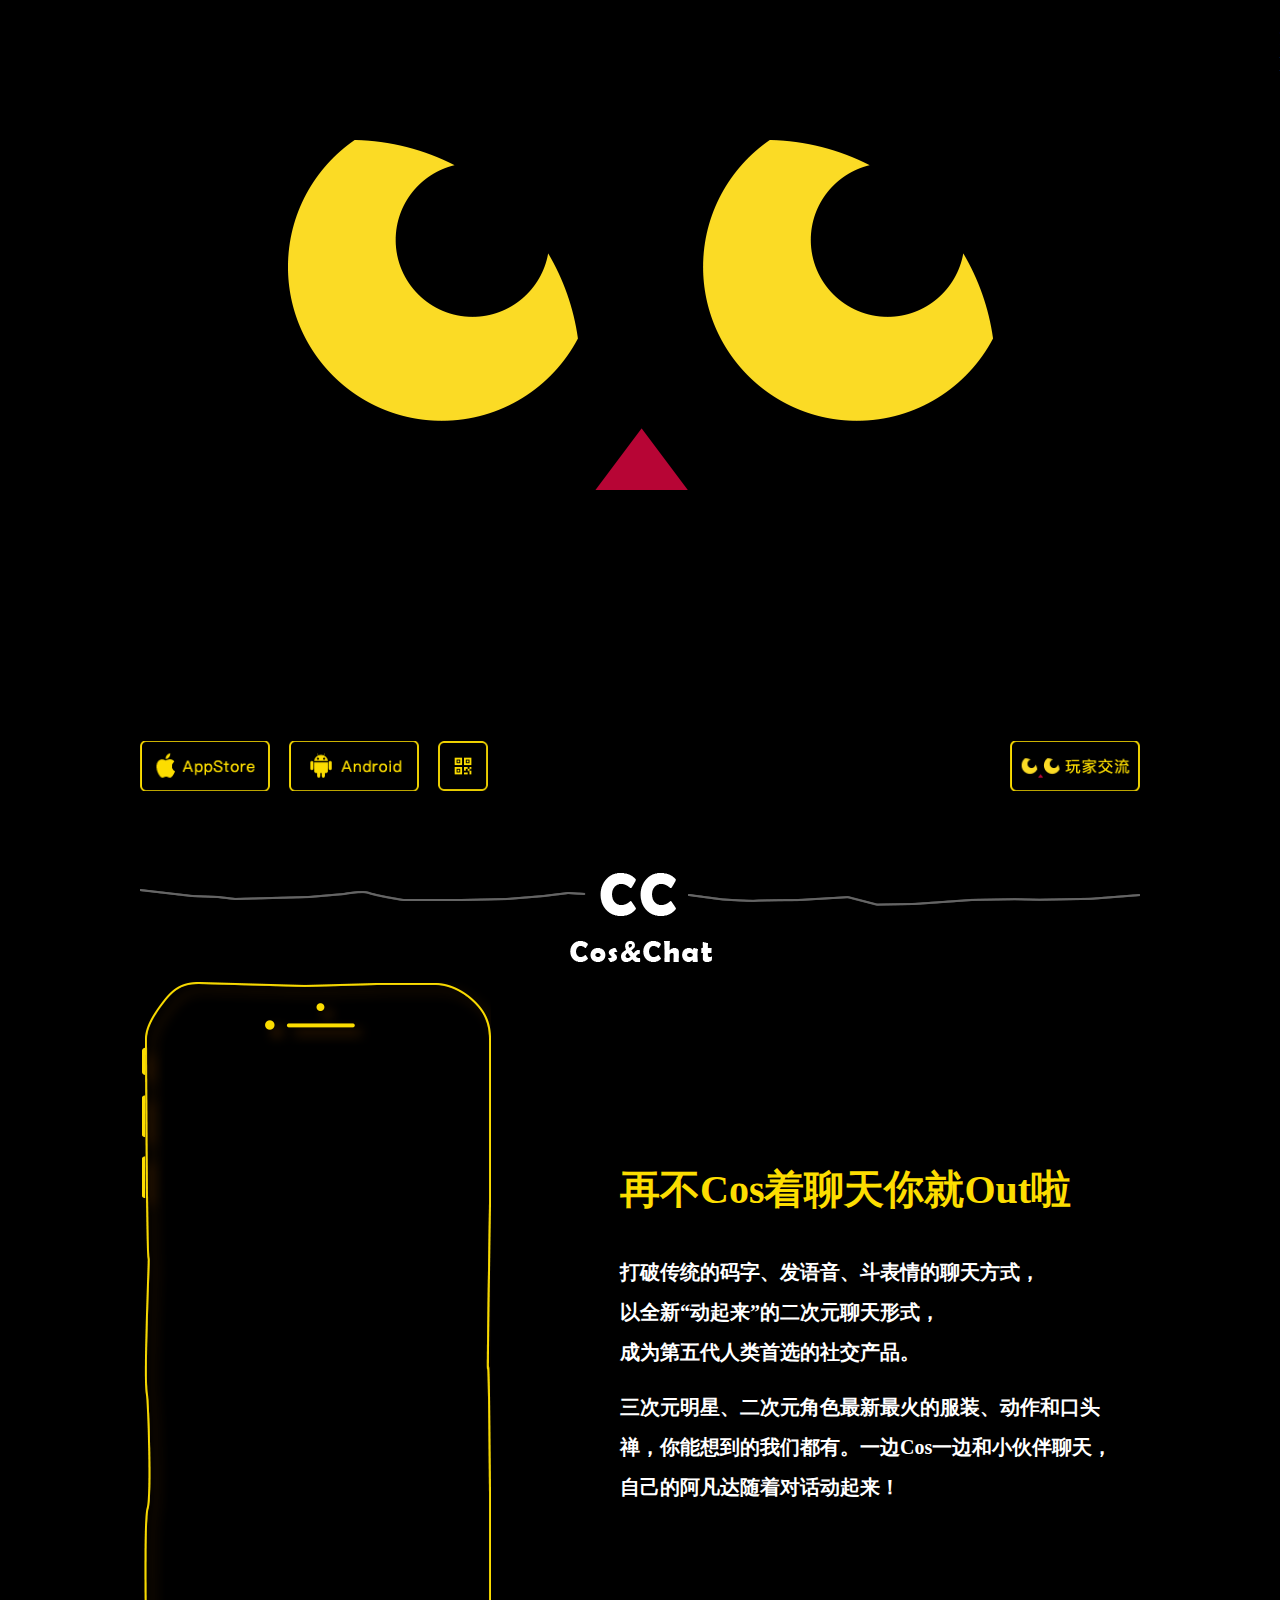
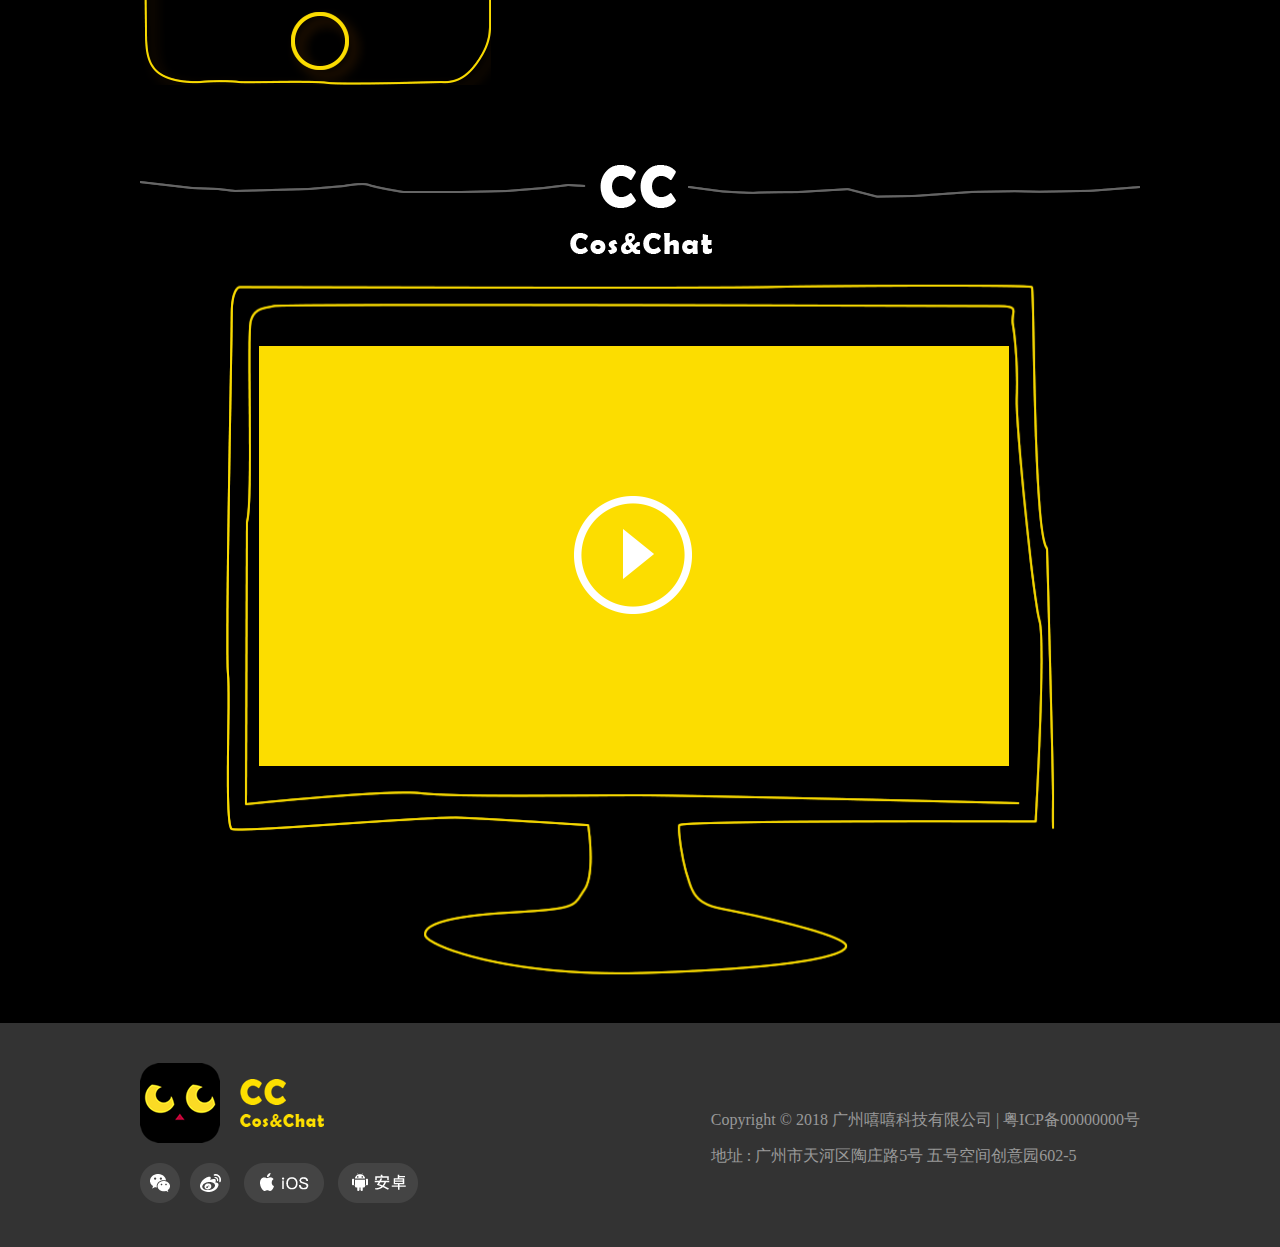
==== index-m.html @ ba4736cd "done" ====
<!DOCTYPE html><html lang="en"><head><meta charset="utf-8"><meta name="renderer" content="webkit|ie-comp|ie-stand"><meta http-equiv="Cache-Control" content="no-siteapp"><meta name="keywords" content="广州市,嘻嘻,科技,嘻嘻科技"><meta name="description" content="广州市嘻嘻科技有限公司官网"><meta name="viewport" content="width=device-width,initial-scale=1,user-scalable=no"><meta name="apple-mobile-web-app-capable" content="yes"><meta name="apple-mobile-web-app-status-bar-style" content="black"><meta http-equiv="X-UA-Compatible" content="IE=edge"><title>广州市嘻嘻科技有限公司</title><link rel="stylesheet" href="css/style-m.css"><script>/Android|webOS|iPhone|iPad|iPod|BlackBerry|IEMobile|Opera Mini/i.test(window.navigator.userAgent)||(window.location.href="index.html")</script></head><body><div class="g-doc"><div class="g-hd"><ul id="j-txtgroup" class="m-txtgroup"></ul><div class="g-sec g-sec-1"><div id="j-logo" class="m-logo"><div class="water"></div></div><div class="m-btngroup"><a target="_blank" href="//www.m1page.com/s/9wj86m" class="u-btn u-btn-team"></a> <img class="center" src="img/cos-chat.png" alt=""> <a target="_blank" href="//bbs.coschat.com/" class="u-btn u-btn-bbs"></a></div></div></div><div class="g-sec g-sec-2"><div class="m-phone"><video data-autoplay="" loop autoplay src="img/video1.mp4" class="video-tvc" poster="">抱歉，您的浏览器不支持内嵌视频</video></div><div class="m-des"><h2>再不Cos着聊天你就Out啦</h2><div class="txt1"><h3>打破传统的码字、发语音、斗表情的聊天方式，<h3>以全新“动起来”的二次元聊天形式，</h3><h3>成为第五代人类首选的社交产品。</h3></h3></div><div class="txt2"><h3>三次元明星、二次元角色最新最火的服装、动作和口头禅，你能想到的我们都有。一边Cos一边和小伙伴聊天，自己的阿凡达随着对话动起来！</h3></div></div></div><img class="g-line-m" src="img/line-m.png" alt=""><div class="g-sec"><div class="m-screen"><video id="j-video2" data-autoplay="" loop src="img/video2.mp4" class="video-tvc" poster="">抱歉，您的浏览器不支持内嵌视频</video><div id="j-poster" class="poster"></div></div></div><div class="g-sec g-ft"><img class="wechat-qrcode" src="img/wechat-qrcode-m.png" alt=""><div class="icons"><p class="follow">- 关注我们 -</p><div class="ovh"><a target="_blank" href="//weibo.com/u/6461154466" class="wechat"></a> <a target="_blank" href="//weibo.com/u/6461154466" class="weibo"></a></div><p class="long">长按二维码识别</p></div><img class="weibo-qrcode" src="img/weibo-qrcode.png" alt=""></div></div><div class="m-fixed"><div class="logo"></div><a href="//www.pgyer.com/coschat" class="download"></a></div><script src="js/jquery.min.js"></script><script>$(function(){var o=["别盯着我看","你往下滚动看看啊","干嘛还盯着我","不要再盯着我啦","你再盯信不信我叫给你看",""];for(var t,e,i,s="",n=0;n<o.length;n++)s+='<li style="top:'+(void 0,e=60-(t=10),i=Math.random(),t+Math.round(i*e))+'px">'+o[n]+"</li>";$("#j-txtgroup").html(s),function(){setTimeout(function(){$("#j-txtgroup").addClass("move")},5e3);var o=setTimeout(function(){$("#j-logo").attr("class","m-logo-toggle")},15e3),t=setTimeout(function(){$("#j-logo").attr("class","m-logo"),$("#j-txtgroup").removeClass("move"),clearTimeout(o),clearTimeout(t)},19e3)}(),setInterval(function(){!function(){setTimeout(function(){$("#j-txtgroup").addClass("move")},1e3);var o=setTimeout(function(){$("#j-logo").attr("class","m-logo-toggle")},11e3),t=setTimeout(function(){$("#j-logo").attr("class","m-logo"),$("#j-txtgroup").removeClass("move"),clearTimeout(o),clearTimeout(t)},15e3)}()},19e3);var u=$("#j-video2"),a=$("#j-poster");a.click(function(){u[0].paused?(u[0].play(),$(this).hide()):u.pause()}),u.click(function(){this.paused?this.play():(this.pause(),a.show())}),$("#j-btndownload").mouseover(function(){$(".u-btn-ios, .u-btn-android").css("visibility","hidden")}).mouseout(function(){$(".u-btn-ios, .u-btn-android").css("visibility","visible")})})</script></body></html>
---- css/style-m.css ----
@charset "UTF-8";
* {
  margin: 0;
  padding: 0; }

a {
  text-decoration: none; }

ul, li {
  list-style: none; }

html, body {
  width: 100%; }

body {
  background-color: #000;
  font-family: "Microsoft YaHei", 微软雅黑, "Microsoft JhengHei", 华文细黑, STHeiti, MingLiu;
  overflow-x: hidden; }

.g-hd {
  position: relative; }

.m-txtgroup li {
  position: absolute;
  left: 100%;
  width: 400px;
  color: #fff;
  font-size: 15px; }
  .m-txtgroup li:nth-child(1) {
    -webkit-animation-delay: 0s;
    animation-delay: 0s; }
  .m-txtgroup li:nth-child(2) {
    -webkit-animation-delay: 2s;
    animation-delay: 2s; }
  .m-txtgroup li:nth-child(3) {
    -webkit-animation-delay: 4s;
    animation-delay: 4s; }
  .m-txtgroup li:nth-child(4) {
    -webkit-animation-delay: 6s;
    animation-delay: 6s; }
  .m-txtgroup li:nth-child(5) {
    -webkit-animation-delay: 8s;
    animation-delay: 8s; }
  .m-txtgroup li:nth-child(6) {
    width: 394px;
    height: 29px;
    background: url(../img/txt1.png) no-repeat center;
    background-size: cover;
    -webkit-animation-delay: 10s;
    animation-delay: 10s; }

.m-txtgroup.move li {
  -webkit-animation-name: move;
  animation-name: move;
  -webkit-animation-duration: 10s;
  animation-duration: 10s;
  -webkit-animation-timing-function: linear;
  animation-timing-function: linear;
  -webkit-animation-iteration-count: 1;
  animation-iteration-count: 1; }

@-webkit-keyframes move {
  0% { }
  100% {
    -webkit-transform: translateX(-2000px);
    transform: translateX(-2000px); } }

@keyframes move {
  0% { }
  100% {
    -webkit-transform: translateX(-2000px);
    transform: translateX(-2000px); } }

.g-sec {
  margin: 0 auto; }

.g-sec-1 {
  padding-top: 140px; }

.m-logo {
  width: 299px;
  height: 340px;
  margin: 0 auto;
  background: url(../img/logo1-m.png) no-repeat top center;
  background-size: 299px 149px; }

.m-logo-toggle {
  position: relative;
  width: 299px;
  height: 340px;
  margin: 0 auto;
  background: url(../img/logo2-m.png) no-repeat top center;
  background-size: 298px 150px; }
  .m-logo-toggle .water {
    position: absolute;
    bottom: 3px;
    left: 50%;
    width: 82px;
    height: 190px;
    margin-left: -35px;
    background-image: url(../img/water1-m.png);
    background-repeat: no-repeat;
    background-size: 163px 190px;
    -webkit-animation: skip 1s steps(2) infinite;
    animation: skip 1s steps(2) infinite; }

@-webkit-keyframes skip {
  0% {
    margin-left: -35px;
    background-position: 0 0; }
  100% {
    margin-left: -48px;
    background-position: -163px 0; } }

@keyframes skip {
  0% {
    margin-left: -35px;
    background-position: 0 0; }
  100% {
    margin-left: -48px;
    background-position: -163px 0; } }

.m-btngroup {
  display: -webkit-box;
  display: -webkit-flex;
  display: -moz-box;
  display: -ms-flexbox;
  display: flex;
  margin-top: -10px;
  -webkit-box-pack: justify;
  -webkit-justify-content: space-between;
  -moz-box-pack: justify;
  -ms-flex-pack: justify;
  justify-content: space-between; }
  .m-btngroup .u-btn {
    display: inline-block;
    width: 120px;
    height: 35px; }
  .m-btngroup .center {
    width: 71px;
    height: 45px;
    margin-top: 10px; }
  .m-btngroup .u-btn-team {
    background: url(../img/btn-team-m.png) no-repeat center;
    background-size: cover; }
  .m-btngroup .u-btn-bbs {
    background: url(../img/btn-bbs-m.png) no-repeat center;
    background-size: cover; }

.g-line {
  width: 1000px;
  height: 89px;
  margin: 80px auto 20px;
  background: url(../img/line-m.png) no-repeat center;
  background-size: cover; }

.g-line-m {
  width: 100%;
  max-width: 750px;
  max-height: 45px; }

.g-sec-2 {
  overflow: hidden; }

.m-phone {
  position: relative;
  width: 240px;
  height: 482px;
  margin: 50px auto 35px;
  background: url(../img/phone-bg.png) no-repeat center;
  background-size: cover; }
  .m-phone video {
    position: absolute;
    top: 45px;
    left: 14px;
    width: 215px;
    height: 380px; }

.m-des {
  padding: 0 10px 65px;
  text-align: center; }
  .m-des h2 {
    color: #FCDD00;
    font-size: 20px; }
  .m-des h3 {
    color: #FFFFFF;
    font-size: 10px;
    line-height: 20px; }
  .m-des .txt1 {
    margin-top: 17px;
    margin-bottom: 8px; }

.m-screen {
  position: relative;
  width: 340px;
  height: 283px;
  margin: 50px auto 55px;
  background: url(../img/screen-bg.png) no-repeat center;
  background-size: cover; }
  .m-screen video, .m-screen .poster {
    position: absolute;
    top: 27px;
    left: 14px;
    width: 307px;
    height: 167px; }
  .m-screen .poster {
    background: url(../img/video2-bg.png) no-repeat center;
    background-size: cover;
    z-index: 9999; }

.g-ft {
  display: -webkit-box;
  display: -webkit-flex;
  display: -moz-box;
  display: -ms-flexbox;
  display: flex;
  -webkit-box-pack: justify;
  -webkit-justify-content: space-between;
  -moz-box-pack: justify;
  -ms-flex-pack: justify;
  justify-content: space-between;
  background-color: #333;
  padding: 12px;
  margin-bottom: 60px;
  border-bottom: 1px solid #444444;
  overflow: hidden; }
  .g-ft .wechat-qrcode, .g-ft .weibo-qrcode {
    width: 100px;
    height: 100px; }
  .g-ft .icons {
    text-align: center;
    overflow: hidden; }
    .g-ft .icons .ovh {
      overflow: hidden; }
    .g-ft .icons .follow {
      color: #999999;
      font-size: 13px; }
    .g-ft .icons .long {
      color: #FFFFFF;
      font: 13px; }
    .g-ft .icons .wechat, .g-ft .icons .weibo {
      display: inline-block;
      margin-top: 18px;
      margin-bottom: 16px;
      width: 30px;
      height: 30px; }
    .g-ft .icons .wechat {
      float: left;
      position: relative;
      background: url([data-uri]) no-repeat center;
      background-size: cover; }
      .g-ft .icons .wechat:hover img {
        width: 120px;
        height: 120px; }
      .g-ft .icons .wechat img {
        position: absolute;
        bottom: 0;
        left: -130px;
        width: 0;
        height: 0; }
    .g-ft .icons .weibo {
      float: right;
      background: url([data-uri]) no-repeat center;
      background-size: cover; }

.m-fixed {
  position: fixed;
  width: 100%;
  left: 0;
  bottom: 0;
  padding: 10px 0;
  background-color: #333333;
  z-index: 10001; }
  .m-fixed .logo {
    float: left;
    width: 92px;
    height: 40px;
    margin-left: 17px;
    background: url(../img/logo.png) no-repeat center;
    background-size: cover; }
  .m-fixed .download {
    float: right;
    width: 110px;
    height: 40px;
    margin-right: 17px;
    background: url(../img/btn-download.png) no-repeat center;
    background-size: cover; }
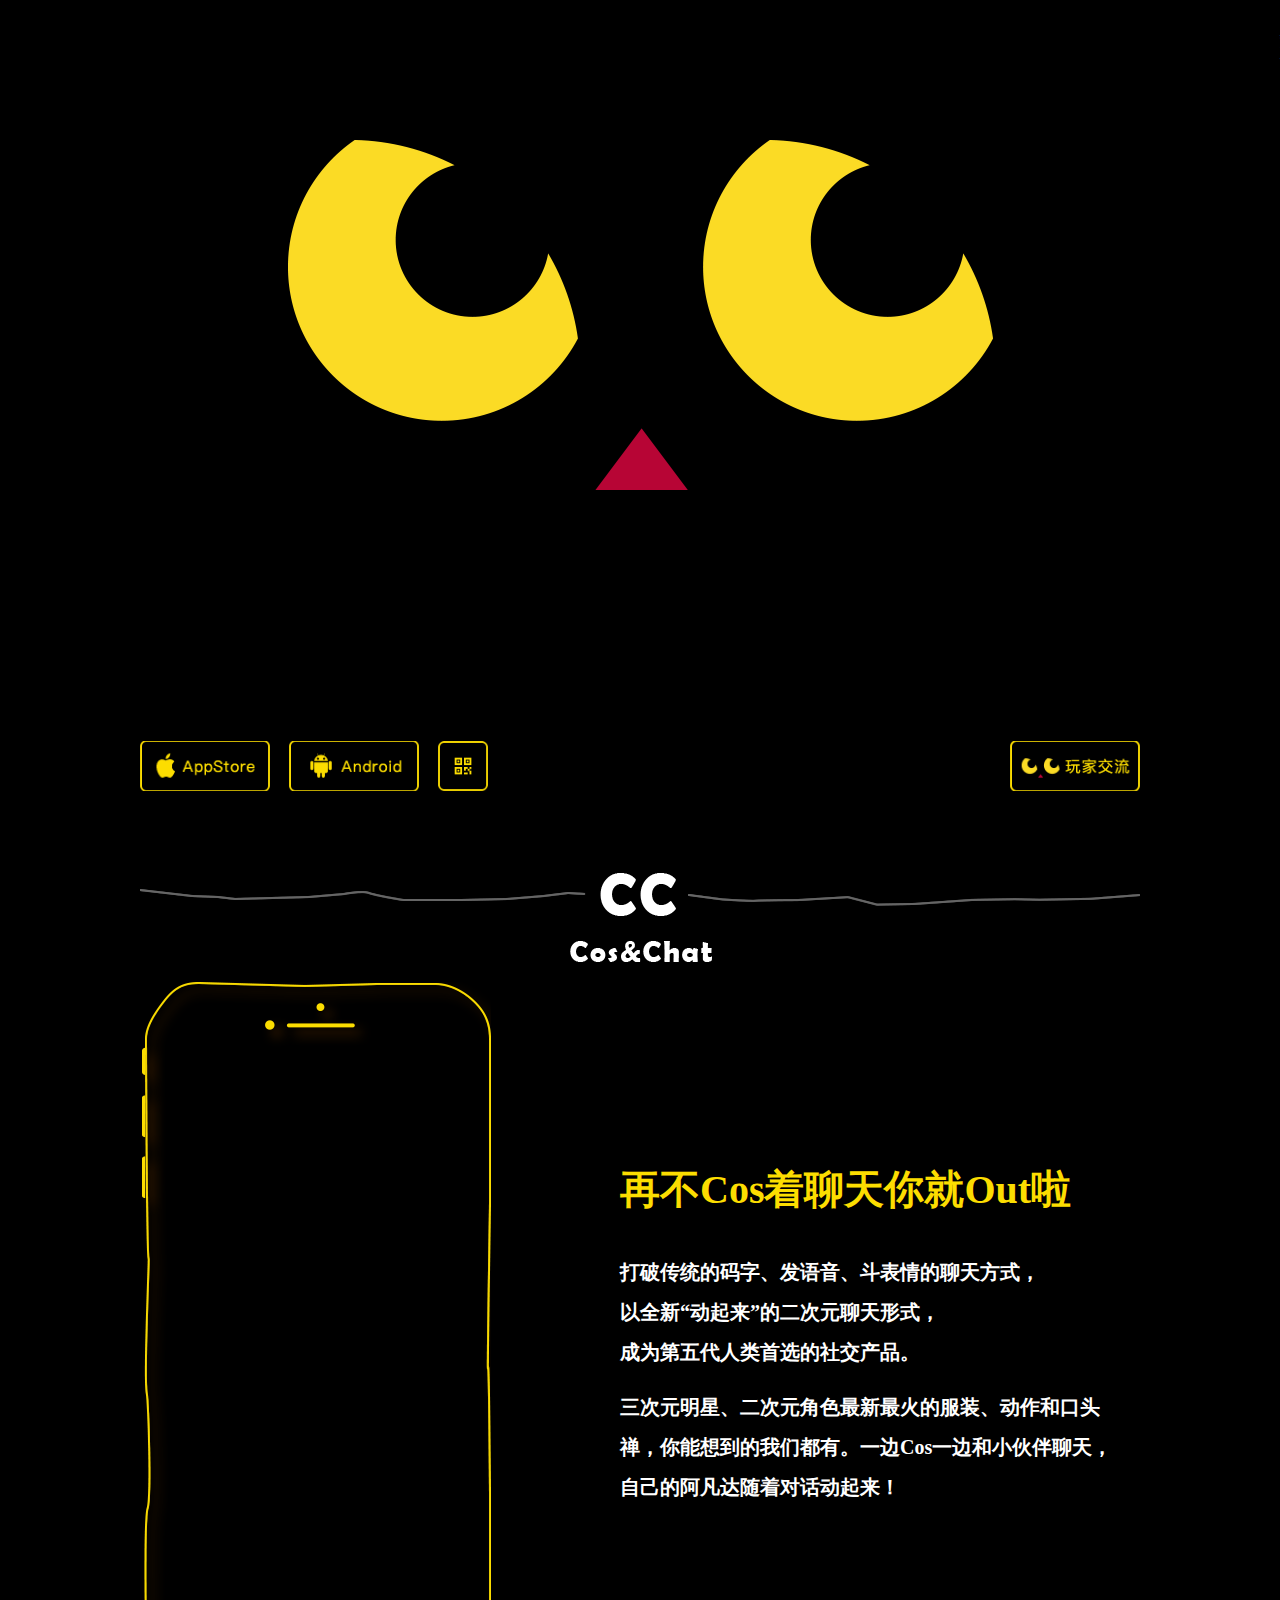
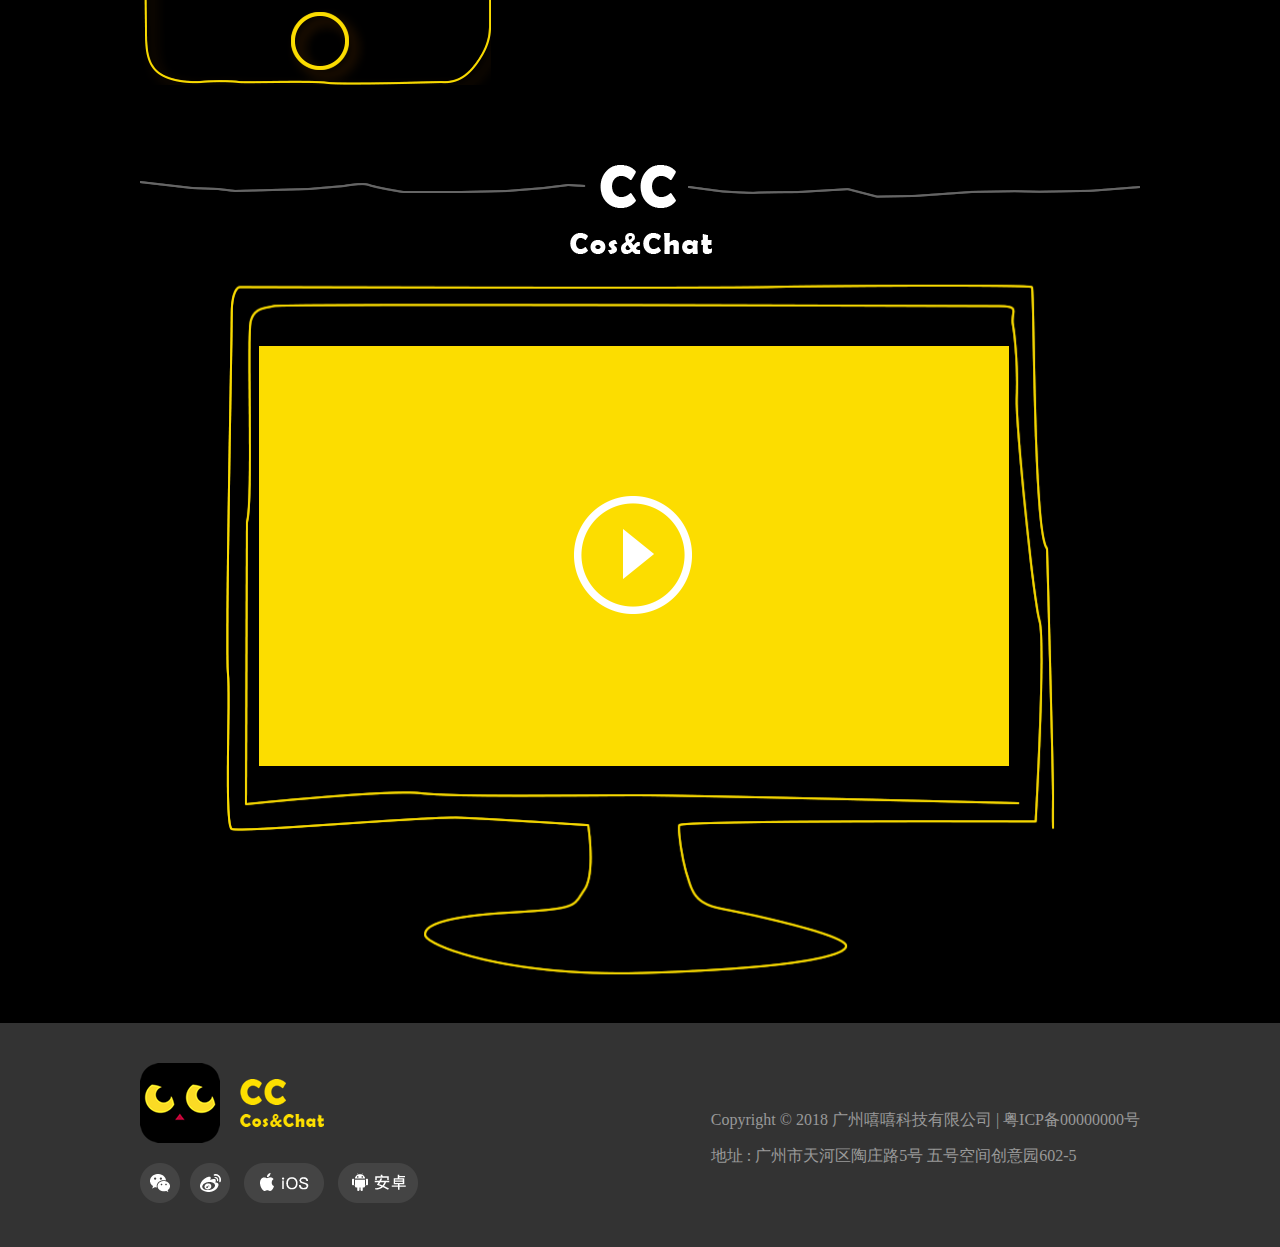
==== commit f2e13fcf: "save" ====
--- a/index-m.html
+++ b/index-m.html
@@ -1 +1 @@
-<!DOCTYPE html><html lang="en"><head><meta charset="utf-8"><meta name="renderer" content="webkit|ie-comp|ie-stand"><meta http-equiv="Cache-Control" content="no-siteapp"><meta name="keywords" content="广州市,嘻嘻,科技,嘻嘻科技"><meta name="description" content="广州市嘻嘻科技有限公司官网"><meta name="viewport" content="width=device-width,initial-scale=1,user-scalable=no"><meta name="apple-mobile-web-app-capable" content="yes"><meta name="apple-mobile-web-app-status-bar-style" content="black"><meta http-equiv="X-UA-Compatible" content="IE=edge"><title>广州市嘻嘻科技有限公司</title><link rel="stylesheet" href="css/style-m.css"><script>/Android|webOS|iPhone|iPad|iPod|BlackBerry|IEMobile|Opera Mini/i.test(window.navigator.userAgent)||(window.location.href="index.html")</script></head><body><div class="g-doc"><div class="g-hd"><ul id="j-txtgroup" class="m-txtgroup"></ul><div class="g-sec g-sec-1"><div id="j-logo" class="m-logo"><div class="water"></div></div><div class="m-btngroup"><a target="_blank" href="//www.m1page.com/s/9wj86m" class="u-btn u-btn-team"></a> <img class="center" src="img/cos-chat.png" alt=""> <a target="_blank" href="//bbs.coschat.com/" class="u-btn u-btn-bbs"></a></div></div></div><div class="g-sec g-sec-2"><div class="m-phone"><video data-autoplay="" loop autoplay src="img/video1.mp4" class="video-tvc" poster="">抱歉，您的浏览器不支持内嵌视频</video></div><div class="m-des"><h2>再不Cos着聊天你就Out啦</h2><div class="txt1"><h3>打破传统的码字、发语音、斗表情的聊天方式，<h3>以全新“动起来”的二次元聊天形式，</h3><h3>成为第五代人类首选的社交产品。</h3></h3></div><div class="txt2"><h3>三次元明星、二次元角色最新最火的服装、动作和口头禅，你能想到的我们都有。一边Cos一边和小伙伴聊天，自己的阿凡达随着对话动起来！</h3></div></div></div><img class="g-line-m" src="img/line-m.png" alt=""><div class="g-sec"><div class="m-screen"><video id="j-video2" data-autoplay="" loop src="img/video2.mp4" class="video-tvc" poster="">抱歉，您的浏览器不支持内嵌视频</video><div id="j-poster" class="poster"></div></div></div><div class="g-sec g-ft"><img class="wechat-qrcode" src="img/wechat-qrcode-m.png" alt=""><div class="icons"><p class="follow">- 关注我们 -</p><div class="ovh"><a target="_blank" href="//weibo.com/u/6461154466" class="wechat"></a> <a target="_blank" href="//weibo.com/u/6461154466" class="weibo"></a></div><p class="long">长按二维码识别</p></div><img class="weibo-qrcode" src="img/weibo-qrcode.png" alt=""></div></div><div class="m-fixed"><div class="logo"></div><a href="//www.pgyer.com/coschat" class="download"></a></div><script src="js/jquery.min.js"></script><script>$(function(){var o=["别盯着我看","你往下滚动看看啊","干嘛还盯着我","不要再盯着我啦","你再盯信不信我叫给你看",""];for(var t,e,i,s="",n=0;n<o.length;n++)s+='<li style="top:'+(void 0,e=60-(t=10),i=Math.random(),t+Math.round(i*e))+'px">'+o[n]+"</li>";$("#j-txtgroup").html(s),function(){setTimeout(function(){$("#j-txtgroup").addClass("move")},5e3);var o=setTimeout(function(){$("#j-logo").attr("class","m-logo-toggle")},15e3),t=setTimeout(function(){$("#j-logo").attr("class","m-logo"),$("#j-txtgroup").removeClass("move"),clearTimeout(o),clearTimeout(t)},19e3)}(),setInterval(function(){!function(){setTimeout(function(){$("#j-txtgroup").addClass("move")},1e3);var o=setTimeout(function(){$("#j-logo").attr("class","m-logo-toggle")},11e3),t=setTimeout(function(){$("#j-logo").attr("class","m-logo"),$("#j-txtgroup").removeClass("move"),clearTimeout(o),clearTimeout(t)},15e3)}()},19e3);var u=$("#j-video2"),a=$("#j-poster");a.click(function(){u[0].paused?(u[0].play(),$(this).hide()):u.pause()}),u.click(function(){this.paused?this.play():(this.pause(),a.show())}),$("#j-btndownload").mouseover(function(){$(".u-btn-ios, .u-btn-android").css("visibility","hidden")}).mouseout(function(){$(".u-btn-ios, .u-btn-android").css("visibility","visible")})})</script></body></html>+<!DOCTYPE html><html lang="en"><head><meta charset="utf-8"><meta name="renderer" content="webkit|ie-comp|ie-stand"><meta http-equiv="Cache-Control" content="no-siteapp"><meta name="keywords" content="广州市,嘻嘻,科技,嘻嘻科技"><meta name="description" content="广州市嘻嘻科技有限公司官网"><meta name="viewport" content="width=device-width,initial-scale=1,user-scalable=no"><meta name="apple-mobile-web-app-capable" content="yes"><meta name="apple-mobile-web-app-status-bar-style" content="black"><meta http-equiv="X-UA-Compatible" content="IE=edge"><title>广州市嘻嘻科技有限公司</title><link rel="stylesheet" href="css/style-m.css?v=1"><script>/Android|webOS|iPhone|iPad|iPod|BlackBerry|IEMobile|Opera Mini/i.test(window.navigator.userAgent)||(window.location.href="index.html")</script></head><body><div class="g-doc"><div class="g-hd"><ul id="j-txtgroup" class="m-txtgroup"></ul><div class="g-sec g-sec-1"><div id="j-logo" class="m-logo"><div class="water"></div></div><div class="m-btngroup"><a target="_blank" href="//www.m1page.com/s/9wj86m" class="u-btn u-btn-team"></a> <img class="center" src="img/cos-chat.png" alt=""> <a target="_blank" href="//bbs.coschat.com/" class="u-btn u-btn-bbs"></a></div></div></div><div class="g-sec g-sec-2"><div class="m-phone"><video id="j-video1" data-autoplay="" loop src="img/video1.mp4" class="video-tvc" poster="">抱歉，您的浏览器不支持内嵌视频</video><div id="j-poster1" class="poster"></div></div><div class="m-des"><h2>再不Cos着聊天你就Out啦</h2><div class="txt1"><h3>打破传统的码字、发语音、斗表情的聊天方式，<h3>以全新“动起来”的二次元聊天形式，</h3><h3>成为第五代人类首选的社交产品。</h3></h3></div><div class="txt2"><h3>三次元明星、二次元角色最新最火的服装、动作和口头禅，你能想到的我们都有。一边Cos一边和小伙伴聊天，自己的阿凡达随着对话动起来！</h3></div></div></div><img class="g-line-m" src="img/line-m.png" alt=""><div class="g-sec"><div class="m-screen"><video id="j-video2" data-autoplay="" loop src="img/video2.mp4" class="video-tvc" poster="">抱歉，您的浏览器不支持内嵌视频</video><div id="j-poster2" class="poster"></div></div></div><div class="g-sec g-ft"><img class="wechat-qrcode" src="img/wechat-qrcode-m.png" alt=""><div class="icons"><p class="follow">- 关注我们 -</p><div class="ovh"><a target="_blank" href="javascript:;" class="wechat"></a> <a target="_blank" href="//weibo.com/u/6461154466" class="weibo"></a></div><p class="long">长按二维码识别</p></div><img class="weibo-qrcode" src="img/weibo-qrcode.png" alt=""></div></div><div class="m-fixed"><div class="logo"></div><a href="//www.pgyer.com/coschat" class="download"></a></div><script src="js/jquery.min.js"></script><script>$(function(){var t=["别盯着我看","你往下滚动看看啊","干嘛还盯着我","不要再盯着我啦","你再盯信不信我叫给你看",""];for(var o,e,i,s="",u=0;u<t.length;u++)s+='<li style="top:'+(void 0,e=60-(o=10),i=Math.random(),o+Math.round(i*e))+'px">'+t[u]+"</li>";$("#j-txtgroup").html(s),function(){setTimeout(function(){$("#j-txtgroup").addClass("move")},5e3);var t=setTimeout(function(){$("#j-logo").attr("class","m-logo-toggle")},15e3),o=setTimeout(function(){$("#j-logo").attr("class","m-logo"),$("#j-txtgroup").removeClass("move"),clearTimeout(t),clearTimeout(o)},19e3)}(),setInterval(function(){!function(){setTimeout(function(){$("#j-txtgroup").addClass("move")},1e3);var t=setTimeout(function(){$("#j-logo").attr("class","m-logo-toggle")},11e3),o=setTimeout(function(){$("#j-logo").attr("class","m-logo"),$("#j-txtgroup").removeClass("move"),clearTimeout(t),clearTimeout(o)},15e3)}()},19e3);var n=$("#j-video2"),a=$("#j-poster2");a.click(function(){n[0].paused?(n[0].play(),$(this).hide()):n.pause()}),n.click(function(){this.paused?this.play():(this.pause(),a.show())});var l=$("#j-video1"),c=$("#j-poster1");c.click(function(){l[0].paused?(l[0].play(),$(this).hide()):l.pause()}),l.click(function(){this.paused?this.play():(this.pause(),c.show())}),$("#j-btndownload").mouseover(function(){$(".u-btn-ios, .u-btn-android").css("visibility","hidden")}).mouseout(function(){$(".u-btn-ios, .u-btn-android").css("visibility","visible")})})</script></body></html>--- a/css/style-m.css
+++ b/css/style-m.css
@@ -1,287 +1 @@
-@charset "UTF-8";
-* {
-  margin: 0;
-  padding: 0; }
-
-a {
-  text-decoration: none; }
-
-ul, li {
-  list-style: none; }
-
-html, body {
-  width: 100%; }
-
-body {
-  background-color: #000;
-  font-family: "Microsoft YaHei", 微软雅黑, "Microsoft JhengHei", 华文细黑, STHeiti, MingLiu;
-  overflow-x: hidden; }
-
-.g-hd {
-  position: relative; }
-
-.m-txtgroup li {
-  position: absolute;
-  left: 100%;
-  width: 400px;
-  color: #fff;
-  font-size: 15px; }
-  .m-txtgroup li:nth-child(1) {
-    -webkit-animation-delay: 0s;
-    animation-delay: 0s; }
-  .m-txtgroup li:nth-child(2) {
-    -webkit-animation-delay: 2s;
-    animation-delay: 2s; }
-  .m-txtgroup li:nth-child(3) {
-    -webkit-animation-delay: 4s;
-    animation-delay: 4s; }
-  .m-txtgroup li:nth-child(4) {
-    -webkit-animation-delay: 6s;
-    animation-delay: 6s; }
-  .m-txtgroup li:nth-child(5) {
-    -webkit-animation-delay: 8s;
-    animation-delay: 8s; }
-  .m-txtgroup li:nth-child(6) {
-    width: 394px;
-    height: 29px;
-    background: url(../img/txt1.png) no-repeat center;
-    background-size: cover;
-    -webkit-animation-delay: 10s;
-    animation-delay: 10s; }
-
-.m-txtgroup.move li {
-  -webkit-animation-name: move;
-  animation-name: move;
-  -webkit-animation-duration: 10s;
-  animation-duration: 10s;
-  -webkit-animation-timing-function: linear;
-  animation-timing-function: linear;
-  -webkit-animation-iteration-count: 1;
-  animation-iteration-count: 1; }
-
-@-webkit-keyframes move {
-  0% { }
-  100% {
-    -webkit-transform: translateX(-2000px);
-    transform: translateX(-2000px); } }
-
-@keyframes move {
-  0% { }
-  100% {
-    -webkit-transform: translateX(-2000px);
-    transform: translateX(-2000px); } }
-
-.g-sec {
-  margin: 0 auto; }
-
-.g-sec-1 {
-  padding-top: 140px; }
-
-.m-logo {
-  width: 299px;
-  height: 340px;
-  margin: 0 auto;
-  background: url(../img/logo1-m.png) no-repeat top center;
-  background-size: 299px 149px; }
-
-.m-logo-toggle {
-  position: relative;
-  width: 299px;
-  height: 340px;
-  margin: 0 auto;
-  background: url(../img/logo2-m.png) no-repeat top center;
-  background-size: 298px 150px; }
-  .m-logo-toggle .water {
-    position: absolute;
-    bottom: 3px;
-    left: 50%;
-    width: 82px;
-    height: 190px;
-    margin-left: -35px;
-    background-image: url(../img/water1-m.png);
-    background-repeat: no-repeat;
-    background-size: 163px 190px;
-    -webkit-animation: skip 1s steps(2) infinite;
-    animation: skip 1s steps(2) infinite; }
-
-@-webkit-keyframes skip {
-  0% {
-    margin-left: -35px;
-    background-position: 0 0; }
-  100% {
-    margin-left: -48px;
-    background-position: -163px 0; } }
-
-@keyframes skip {
-  0% {
-    margin-left: -35px;
-    background-position: 0 0; }
-  100% {
-    margin-left: -48px;
-    background-position: -163px 0; } }
-
-.m-btngroup {
-  display: -webkit-box;
-  display: -webkit-flex;
-  display: -moz-box;
-  display: -ms-flexbox;
-  display: flex;
-  margin-top: -10px;
-  -webkit-box-pack: justify;
-  -webkit-justify-content: space-between;
-  -moz-box-pack: justify;
-  -ms-flex-pack: justify;
-  justify-content: space-between; }
-  .m-btngroup .u-btn {
-    display: inline-block;
-    width: 120px;
-    height: 35px; }
-  .m-btngroup .center {
-    width: 71px;
-    height: 45px;
-    margin-top: 10px; }
-  .m-btngroup .u-btn-team {
-    background: url(../img/btn-team-m.png) no-repeat center;
-    background-size: cover; }
-  .m-btngroup .u-btn-bbs {
-    background: url(../img/btn-bbs-m.png) no-repeat center;
-    background-size: cover; }
-
-.g-line {
-  width: 1000px;
-  height: 89px;
-  margin: 80px auto 20px;
-  background: url(../img/line-m.png) no-repeat center;
-  background-size: cover; }
-
-.g-line-m {
-  width: 100%;
-  max-width: 750px;
-  max-height: 45px; }
-
-.g-sec-2 {
-  overflow: hidden; }
-
-.m-phone {
-  position: relative;
-  width: 240px;
-  height: 482px;
-  margin: 50px auto 35px;
-  background: url(../img/phone-bg.png) no-repeat center;
-  background-size: cover; }
-  .m-phone video {
-    position: absolute;
-    top: 45px;
-    left: 14px;
-    width: 215px;
-    height: 380px; }
-
-.m-des {
-  padding: 0 10px 65px;
-  text-align: center; }
-  .m-des h2 {
-    color: #FCDD00;
-    font-size: 20px; }
-  .m-des h3 {
-    color: #FFFFFF;
-    font-size: 10px;
-    line-height: 20px; }
-  .m-des .txt1 {
-    margin-top: 17px;
-    margin-bottom: 8px; }
-
-.m-screen {
-  position: relative;
-  width: 340px;
-  height: 283px;
-  margin: 50px auto 55px;
-  background: url(../img/screen-bg.png) no-repeat center;
-  background-size: cover; }
-  .m-screen video, .m-screen .poster {
-    position: absolute;
-    top: 27px;
-    left: 14px;
-    width: 307px;
-    height: 167px; }
-  .m-screen .poster {
-    background: url(../img/video2-bg.png) no-repeat center;
-    background-size: cover;
-    z-index: 9999; }
-
-.g-ft {
-  display: -webkit-box;
-  display: -webkit-flex;
-  display: -moz-box;
-  display: -ms-flexbox;
-  display: flex;
-  -webkit-box-pack: justify;
-  -webkit-justify-content: space-between;
-  -moz-box-pack: justify;
-  -ms-flex-pack: justify;
-  justify-content: space-between;
-  background-color: #333;
-  padding: 12px;
-  margin-bottom: 60px;
-  border-bottom: 1px solid #444444;
-  overflow: hidden; }
-  .g-ft .wechat-qrcode, .g-ft .weibo-qrcode {
-    width: 100px;
-    height: 100px; }
-  .g-ft .icons {
-    text-align: center;
-    overflow: hidden; }
-    .g-ft .icons .ovh {
-      overflow: hidden; }
-    .g-ft .icons .follow {
-      color: #999999;
-      font-size: 13px; }
-    .g-ft .icons .long {
-      color: #FFFFFF;
-      font: 13px; }
-    .g-ft .icons .wechat, .g-ft .icons .weibo {
-      display: inline-block;
-      margin-top: 18px;
-      margin-bottom: 16px;
-      width: 30px;
-      height: 30px; }
-    .g-ft .icons .wechat {
-      float: left;
-      position: relative;
-      background: url([data-uri]) no-repeat center;
-      background-size: cover; }
-      .g-ft .icons .wechat:hover img {
-        width: 120px;
-        height: 120px; }
-      .g-ft .icons .wechat img {
-        position: absolute;
-        bottom: 0;
-        left: -130px;
-        width: 0;
-        height: 0; }
-    .g-ft .icons .weibo {
-      float: right;
-      background: url([data-uri]) no-repeat center;
-      background-size: cover; }
-
-.m-fixed {
-  position: fixed;
-  width: 100%;
-  left: 0;
-  bottom: 0;
-  padding: 10px 0;
-  background-color: #333333;
-  z-index: 10001; }
-  .m-fixed .logo {
-    float: left;
-    width: 92px;
-    height: 40px;
-    margin-left: 17px;
-    background: url(../img/logo.png) no-repeat center;
-    background-size: cover; }
-  .m-fixed .download {
-    float: right;
-    width: 110px;
-    height: 40px;
-    margin-right: 17px;
-    background: url(../img/btn-download.png) no-repeat center;
-    background-size: cover; }
+@charset "UTF-8";*{margin:0;padding:0}a{text-decoration:none}li,ul{list-style:none}body,html{width:100%}body{margin:0 auto;background-color:#000;font-family:"Microsoft YaHei",微软雅黑,"Microsoft JhengHei",华文细黑,STHeiti,MingLiu;overflow-x:hidden}.g-hd{position:relative;overflow:hidden}.m-txtgroup{position:absolute;right:0}.m-txtgroup li{position:absolute;left:100%;width:400px;color:#fff;font-size:15px}.m-txtgroup li:nth-child(1){-webkit-animation-delay:0s;animation-delay:0s}.m-txtgroup li:nth-child(2){-webkit-animation-delay:2s;animation-delay:2s}.m-txtgroup li:nth-child(3){-webkit-animation-delay:4s;animation-delay:4s}.m-txtgroup li:nth-child(4){-webkit-animation-delay:6s;animation-delay:6s}.m-txtgroup li:nth-child(5){-webkit-animation-delay:8s;animation-delay:8s}.m-txtgroup li:nth-child(6){width:394px;height:29px;background:url(../img/txt1.png) no-repeat center;background-size:cover;-webkit-animation-delay:10s;animation-delay:10s}.m-txtgroup.move li{-webkit-animation-name:move;animation-name:move;-webkit-animation-duration:10s;animation-duration:10s;-webkit-animation-timing-function:linear;animation-timing-function:linear;-webkit-animation-iteration-count:1;animation-iteration-count:1}@-webkit-keyframes move{100%{-webkit-transform:translateX(-2000px);transform:translateX(-2000px)}}@keyframes move{100%{-webkit-transform:translateX(-2000px);transform:translateX(-2000px)}}.g-sec{margin:0 auto}.g-sec-1{padding-top:140px}.m-logo{width:299px;height:340px;margin:0 auto;background:url(../img/logo1-m.png) no-repeat top center;background-size:299px 149px}.m-logo-toggle{position:relative;width:299px;height:340px;margin:0 auto;background:url(../img/logo2-m.png) no-repeat top center;background-size:298px 150px}.m-logo-toggle .water{position:absolute;bottom:3px;left:50%;width:82px;height:190px;margin-left:-35px;background-image:url(../img/water1-m.png);background-repeat:no-repeat;background-size:163px 190px;-webkit-animation:skip 1s steps(2) infinite;animation:skip 1s steps(2) infinite}@-webkit-keyframes skip{0%{margin-left:-35px;background-position:0 0}100%{margin-left:-48px;background-position:-163px 0}}@keyframes skip{0%{margin-left:-35px;background-position:0 0}100%{margin-left:-48px;background-position:-163px 0}}.m-btngroup{display:-webkit-box;display:-webkit-flex;display:-moz-box;display:-ms-flexbox;display:flex;margin-top:-10px;-webkit-box-pack:justify;-webkit-justify-content:space-between;-moz-box-pack:justify;-ms-flex-pack:justify;justify-content:space-between}.m-btngroup .u-btn{display:inline-block;width:120px;height:35px}.m-btngroup .center{width:71px;height:45px;margin-top:10px}.m-btngroup .u-btn-team{background:url(../img/btn-team-m.png) no-repeat center;background-size:cover}.m-btngroup .u-btn-bbs{background:url(../img/btn-bbs-m.png) no-repeat center;background-size:cover}.g-line{width:1000px;height:89px;margin:80px auto 20px;background:url(../img/line-m.png) no-repeat center;background-size:cover}.g-line-m{width:100%;max-width:750px;max-height:45px}.g-sec-2{overflow:hidden}.m-phone{position:relative;width:240px;height:482px;margin:50px auto 35px;background:url(../img/phone-bg.png) no-repeat center;background-size:cover}.m-phone .poster,.m-phone video{position:absolute;top:45px;left:14px;width:215px;height:380px}.m-phone .poster{background:url(../img/video2-bg.png) no-repeat center;background-size:cover;z-index:9999}.m-des{padding:0 10px 65px;text-align:center}.m-des h2{color:#fcdd00;font-size:20px}.m-des h3{color:#fff;font-size:10px;line-height:20px}.m-des .txt1{margin-top:17px;margin-bottom:8px}.m-screen{position:relative;width:340px;height:283px;margin:50px auto 55px;background:url(../img/screen-bg.png) no-repeat center;background-size:cover}.m-screen .poster,.m-screen video{position:absolute;top:27px;left:14px;width:307px;height:167px}.m-screen .poster{background:url(../img/video2-bg.png) no-repeat center;background-size:cover;z-index:9999}.g-ft{display:-webkit-box;display:-webkit-flex;display:-moz-box;display:-ms-flexbox;display:flex;-webkit-box-pack:justify;-webkit-justify-content:space-between;-moz-box-pack:justify;-ms-flex-pack:justify;justify-content:space-between;background-color:#333;padding:12px;margin-bottom:60px;border-bottom:1px solid #444;overflow:hidden}.g-ft .wechat-qrcode,.g-ft .weibo-qrcode{width:100px;height:100px}.g-ft .icons{text-align:center;overflow:hidden}.g-ft .icons .ovh{overflow:hidden}.g-ft .icons .follow{color:#999;font-size:13px}.g-ft .icons .long{color:#fff;font:13px}.g-ft .icons .wechat,.g-ft .icons .weibo{display:inline-block;margin-top:18px;margin-bottom:16px;width:30px;height:30px}.g-ft .icons .wechat{float:left;position:relative;background:url([data-uri]) no-repeat center;background-size:cover}.g-ft .icons .wechat:hover img{width:120px;height:120px}.g-ft .icons .wechat img{position:absolute;bottom:0;left:-130px;width:0;height:0}.g-ft .icons .weibo{float:right;background:url([data-uri]) no-repeat center;background-size:cover}.m-fixed{position:fixed;width:100%;left:0;bottom:0;padding:10px 0;background-color:#333;z-index:10001}.m-fixed .logo{float:left;width:92px;height:40px;margin-left:17px;background:url(../img/logo.png) no-repeat center;background-size:cover}.m-fixed .download{float:right;width:110px;height:40px;margin-right:17px;background:url(../img/btn-download.png) no-repeat center;background-size:cover}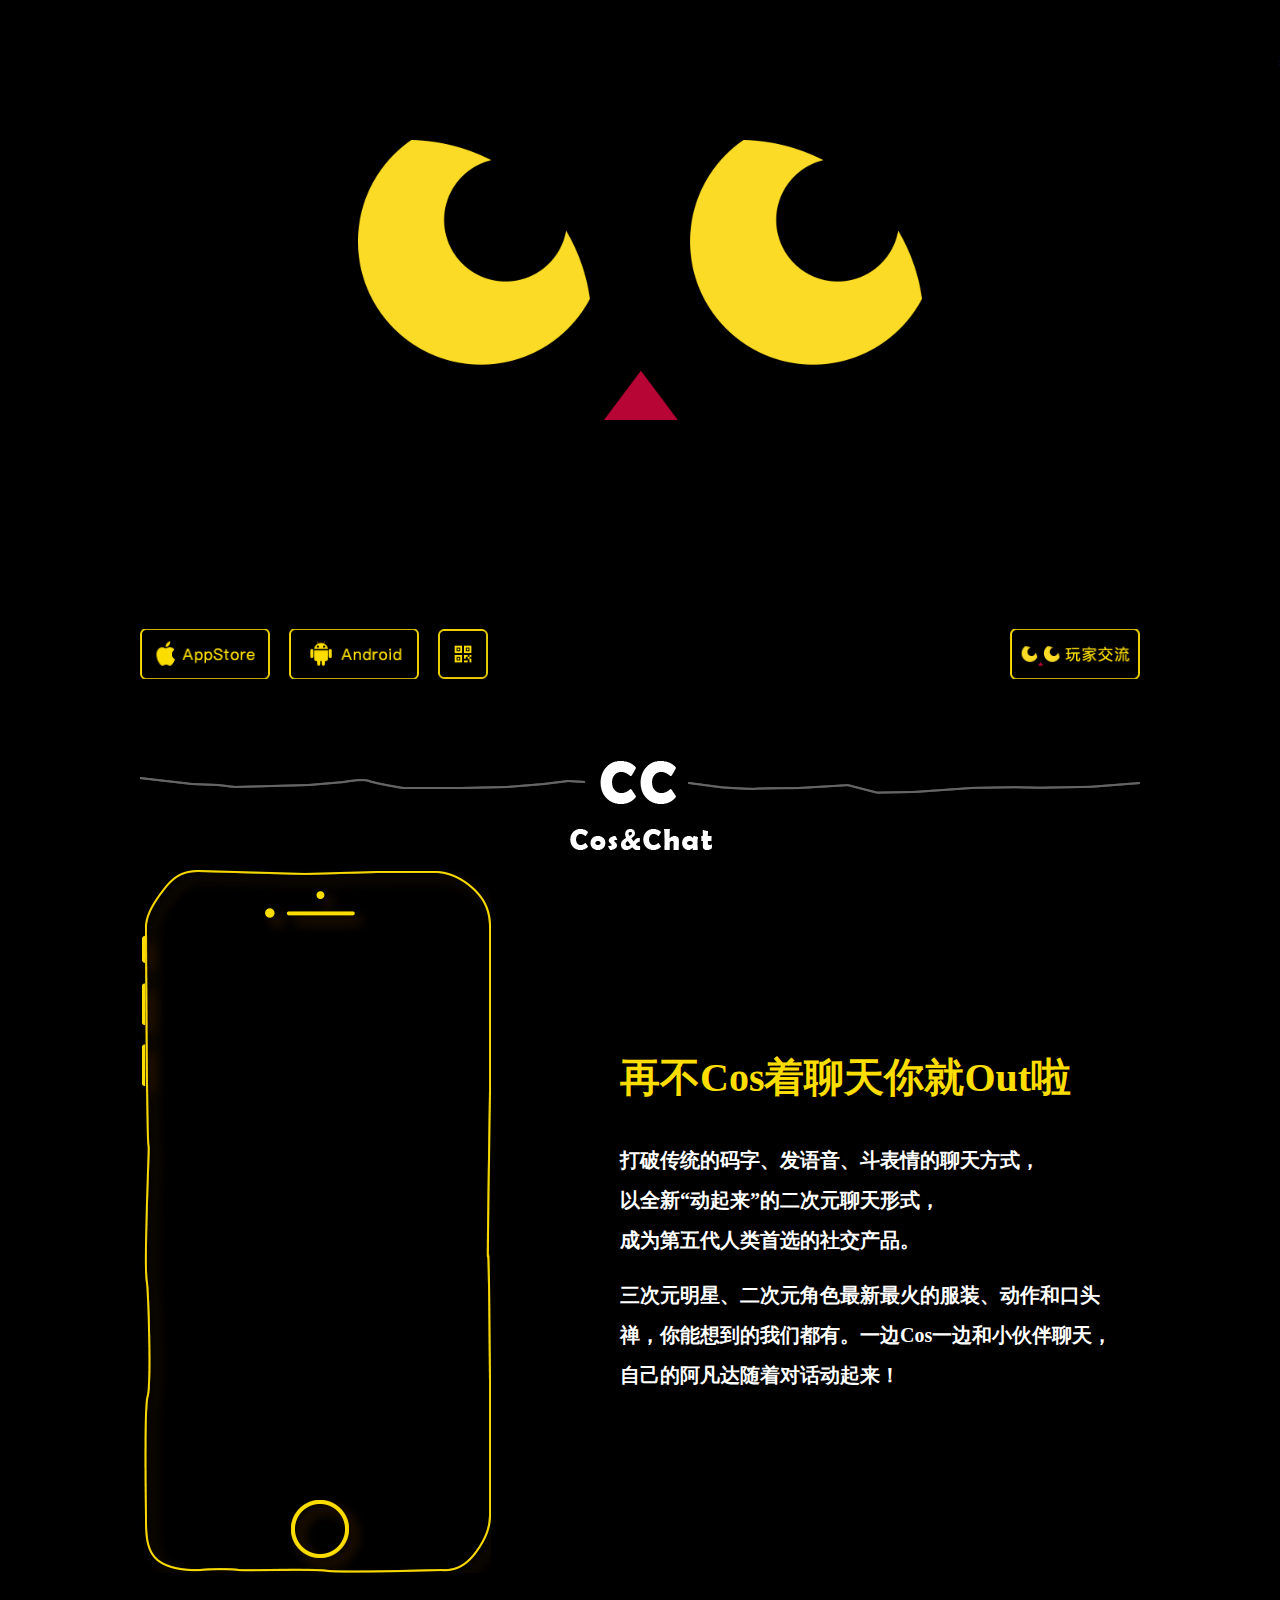
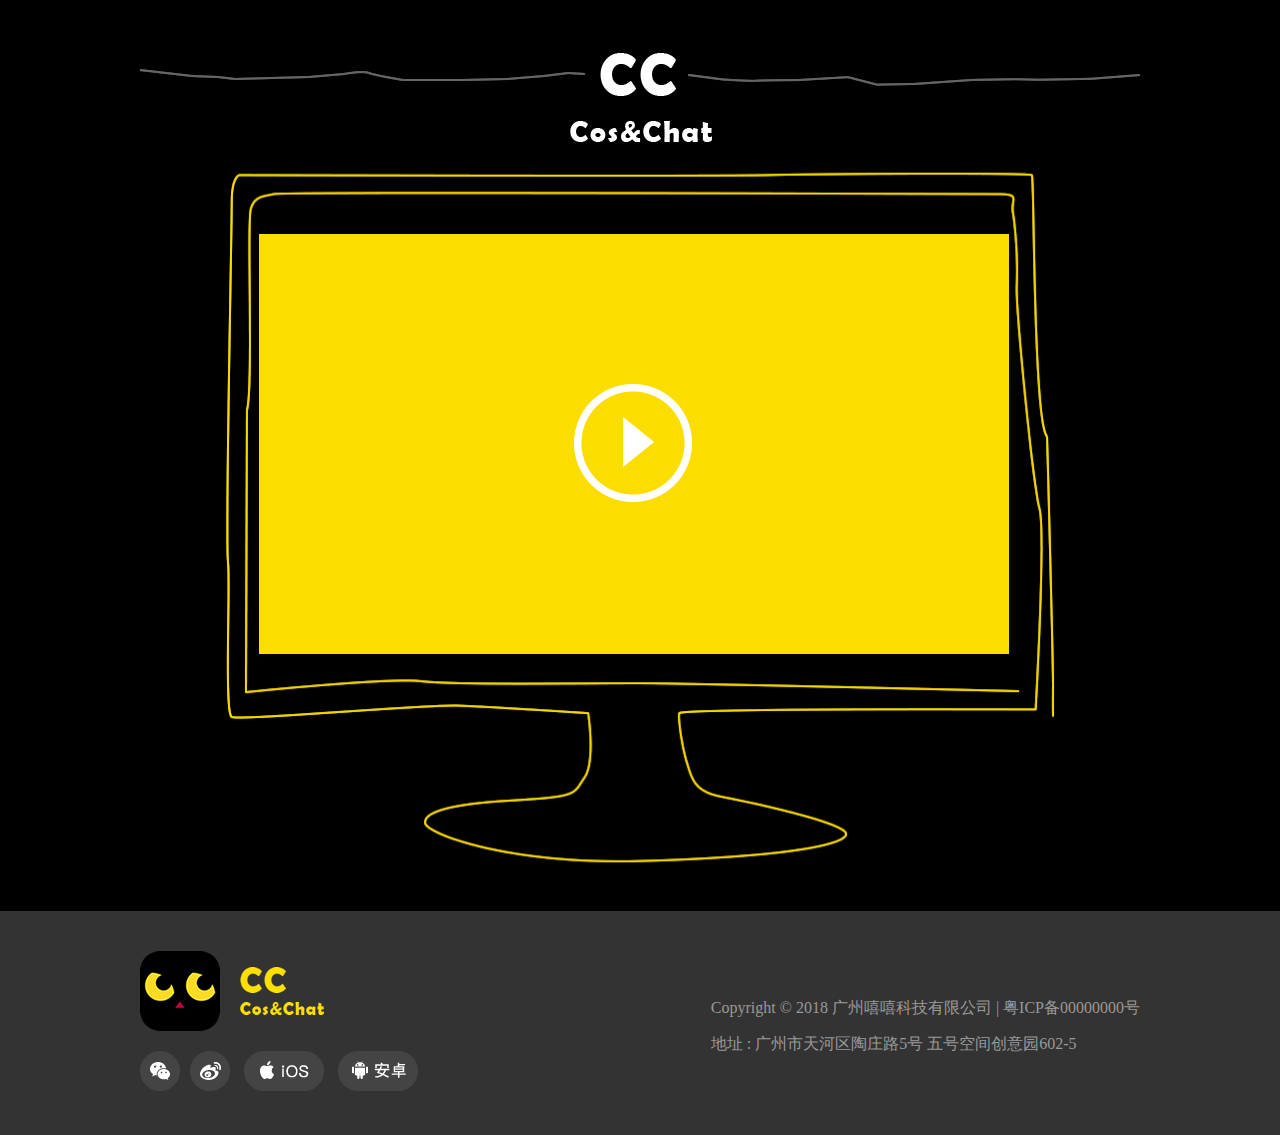
==== commit 790a3b10: "替换video" ====
--- a/index-m.html
+++ b/index-m.html
@@ -1 +1 @@
-<!DOCTYPE html><html lang="en"><head><meta charset="utf-8"><meta name="renderer" content="webkit|ie-comp|ie-stand"><meta http-equiv="Cache-Control" content="no-siteapp"><meta name="keywords" content="广州市,嘻嘻,科技,嘻嘻科技"><meta name="description" content="广州市嘻嘻科技有限公司官网"><meta name="viewport" content="width=device-width,initial-scale=1,user-scalable=no"><meta name="apple-mobile-web-app-capable" content="yes"><meta name="apple-mobile-web-app-status-bar-style" content="black"><meta http-equiv="X-UA-Compatible" content="IE=edge"><title>广州市嘻嘻科技有限公司</title><link rel="stylesheet" href="css/style-m.css?v=1"><script>/Android|webOS|iPhone|iPad|iPod|BlackBerry|IEMobile|Opera Mini/i.test(window.navigator.userAgent)||(window.location.href="index.html")</script></head><body><div class="g-doc"><div class="g-hd"><ul id="j-txtgroup" class="m-txtgroup"></ul><div class="g-sec g-sec-1"><div id="j-logo" class="m-logo"><div class="water"></div></div><div class="m-btngroup"><a target="_blank" href="//www.m1page.com/s/9wj86m" class="u-btn u-btn-team"></a> <img class="center" src="img/cos-chat.png" alt=""> <a target="_blank" href="//bbs.coschat.com/" class="u-btn u-btn-bbs"></a></div></div></div><div class="g-sec g-sec-2"><div class="m-phone"><video id="j-video1" data-autoplay="" loop src="img/video1.mp4" class="video-tvc" poster="">抱歉，您的浏览器不支持内嵌视频</video><div id="j-poster1" class="poster"></div></div><div class="m-des"><h2>再不Cos着聊天你就Out啦</h2><div class="txt1"><h3>打破传统的码字、发语音、斗表情的聊天方式，<h3>以全新“动起来”的二次元聊天形式，</h3><h3>成为第五代人类首选的社交产品。</h3></h3></div><div class="txt2"><h3>三次元明星、二次元角色最新最火的服装、动作和口头禅，你能想到的我们都有。一边Cos一边和小伙伴聊天，自己的阿凡达随着对话动起来！</h3></div></div></div><img class="g-line-m" src="img/line-m.png" alt=""><div class="g-sec"><div class="m-screen"><video id="j-video2" data-autoplay="" loop src="img/video2.mp4" class="video-tvc" poster="">抱歉，您的浏览器不支持内嵌视频</video><div id="j-poster2" class="poster"></div></div></div><div class="g-sec g-ft"><img class="wechat-qrcode" src="img/wechat-qrcode-m.png" alt=""><div class="icons"><p class="follow">- 关注我们 -</p><div class="ovh"><a target="_blank" href="javascript:;" class="wechat"></a> <a target="_blank" href="//weibo.com/u/6461154466" class="weibo"></a></div><p class="long">长按二维码识别</p></div><img class="weibo-qrcode" src="img/weibo-qrcode.png" alt=""></div></div><div class="m-fixed"><div class="logo"></div><a href="//www.pgyer.com/coschat" class="download"></a></div><script src="js/jquery.min.js"></script><script>$(function(){var t=["别盯着我看","你往下滚动看看啊","干嘛还盯着我","不要再盯着我啦","你再盯信不信我叫给你看",""];for(var o,e,i,s="",u=0;u<t.length;u++)s+='<li style="top:'+(void 0,e=60-(o=10),i=Math.random(),o+Math.round(i*e))+'px">'+t[u]+"</li>";$("#j-txtgroup").html(s),function(){setTimeout(function(){$("#j-txtgroup").addClass("move")},5e3);var t=setTimeout(function(){$("#j-logo").attr("class","m-logo-toggle")},15e3),o=setTimeout(function(){$("#j-logo").attr("class","m-logo"),$("#j-txtgroup").removeClass("move"),clearTimeout(t),clearTimeout(o)},19e3)}(),setInterval(function(){!function(){setTimeout(function(){$("#j-txtgroup").addClass("move")},1e3);var t=setTimeout(function(){$("#j-logo").attr("class","m-logo-toggle")},11e3),o=setTimeout(function(){$("#j-logo").attr("class","m-logo"),$("#j-txtgroup").removeClass("move"),clearTimeout(t),clearTimeout(o)},15e3)}()},19e3);var n=$("#j-video2"),a=$("#j-poster2");a.click(function(){n[0].paused?(n[0].play(),$(this).hide()):n.pause()}),n.click(function(){this.paused?this.play():(this.pause(),a.show())});var l=$("#j-video1"),c=$("#j-poster1");c.click(function(){l[0].paused?(l[0].play(),$(this).hide()):l.pause()}),l.click(function(){this.paused?this.play():(this.pause(),c.show())}),$("#j-btndownload").mouseover(function(){$(".u-btn-ios, .u-btn-android").css("visibility","hidden")}).mouseout(function(){$(".u-btn-ios, .u-btn-android").css("visibility","visible")})})</script></body></html>+<!DOCTYPE html><html lang="en"><head><meta charset="utf-8"><meta name="renderer" content="webkit|ie-comp|ie-stand"><meta http-equiv="Cache-Control" content="no-siteapp"><meta name="keywords" content="广州市,嘻嘻,科技,嘻嘻科技"><meta name="description" content="广州市嘻嘻科技有限公司官网"><meta name="viewport" content="width=device-width,initial-scale=1,user-scalable=no"><meta name="apple-mobile-web-app-capable" content="yes"><meta name="apple-mobile-web-app-status-bar-style" content="black"><meta http-equiv="X-UA-Compatible" content="IE=edge"><title>广州市嘻嘻科技有限公司</title><link rel="stylesheet" href="css/style-m.css?v=1"><script>/Android|webOS|iPhone|iPad|iPod|BlackBerry|IEMobile|Opera Mini/i.test(window.navigator.userAgent)||(window.location.href="index.html")</script></head><body><div class="g-doc"><div class="g-hd"><ul id="j-txtgroup" class="m-txtgroup"></ul><div class="g-sec g-sec-1"><div id="j-logo" class="m-logo"><div class="water"></div></div><div class="m-btngroup"><a target="_blank" href="//www.m1page.com/s/9wj86m" class="u-btn u-btn-team"></a> <img class="center" src="img/cos-chat.png" alt=""> <a target="_blank" href="//bbs.coschat.com/" class="u-btn u-btn-bbs"></a></div></div></div><div class="g-sec g-sec-2"><div class="m-phone"><video id="j-video1" data-autoplay="" loop src="img/video1.mp4" class="video-tvc" poster="" muted>抱歉，您的浏览器不支持内嵌视频</video><div id="j-poster1" class="poster"></div></div><div class="m-des"><h2>再不Cos着聊天你就Out啦</h2><div class="txt1"><h3>打破传统的码字、发语音、斗表情的聊天方式，<h3>以全新“动起来”的二次元聊天形式，</h3><h3>成为第五代人类首选的社交产品。</h3></h3></div><div class="txt2"><h3>三次元明星、二次元角色最新最火的服装、动作和口头禅，你能想到的我们都有。一边Cos一边和小伙伴聊天，自己的阿凡达随着对话动起来！</h3></div></div></div><img class="g-line-m" src="img/line-m.png" alt=""><div class="g-sec"><div class="m-screen"><video id="j-video2" data-autoplay="" loop src="img/video2.mp4" class="video-tvc" poster="">抱歉，您的浏览器不支持内嵌视频</video><div id="j-poster2" class="poster"></div></div></div><div class="g-sec g-ft"><img class="wechat-qrcode" src="img/wechat-qrcode-m.png" alt=""><div class="icons"><p class="follow">- 关注我们 -</p><div class="ovh"><a target="_blank" href="javascript:;" class="wechat"></a> <a target="_blank" href="//weibo.com/u/6461154466" class="weibo"></a></div><p class="long">长按二维码识别</p></div><img class="weibo-qrcode" src="img/weibo-qrcode.png" alt=""></div></div><div class="m-fixed"><div class="logo"></div><a href="//www.pgyer.com/coschat" class="download"></a></div><script src="js/jquery.min.js"></script><script>$(function(){var t=["别盯着我看","你往下滚动看看啊","干嘛还盯着我","不要再盯着我啦","你再盯信不信我叫给你看",""];for(var o,e,i,s="",u=0;u<t.length;u++)s+='<li style="top:'+(void 0,e=60-(o=10),i=Math.random(),o+Math.round(i*e))+'px">'+t[u]+"</li>";$("#j-txtgroup").html(s),function(){setTimeout(function(){$("#j-txtgroup").addClass("move")},5e3);var t=setTimeout(function(){$("#j-logo").attr("class","m-logo-toggle")},15e3),o=setTimeout(function(){$("#j-logo").attr("class","m-logo"),$("#j-txtgroup").removeClass("move"),clearTimeout(t),clearTimeout(o)},19e3)}(),setInterval(function(){!function(){setTimeout(function(){$("#j-txtgroup").addClass("move")},1e3);var t=setTimeout(function(){$("#j-logo").attr("class","m-logo-toggle")},11e3),o=setTimeout(function(){$("#j-logo").attr("class","m-logo"),$("#j-txtgroup").removeClass("move"),clearTimeout(t),clearTimeout(o)},15e3)}()},19e3);var n=$("#j-video2"),a=$("#j-poster2");a.click(function(){n[0].paused?(n[0].play(),$(this).hide()):n.pause()}),n.click(function(){this.paused?this.play():(this.pause(),a.show())});var l=$("#j-video1"),c=$("#j-poster1");c.click(function(){l[0].paused?(l[0].play(),$(this).hide()):l.pause()}),l.click(function(){this.paused?this.play():(this.pause(),c.show())}),$("#j-btndownload").mouseover(function(){$(".u-btn-ios, .u-btn-android").css("visibility","hidden")}).mouseout(function(){$(".u-btn-ios, .u-btn-android").css("visibility","visible")})})</script></body></html>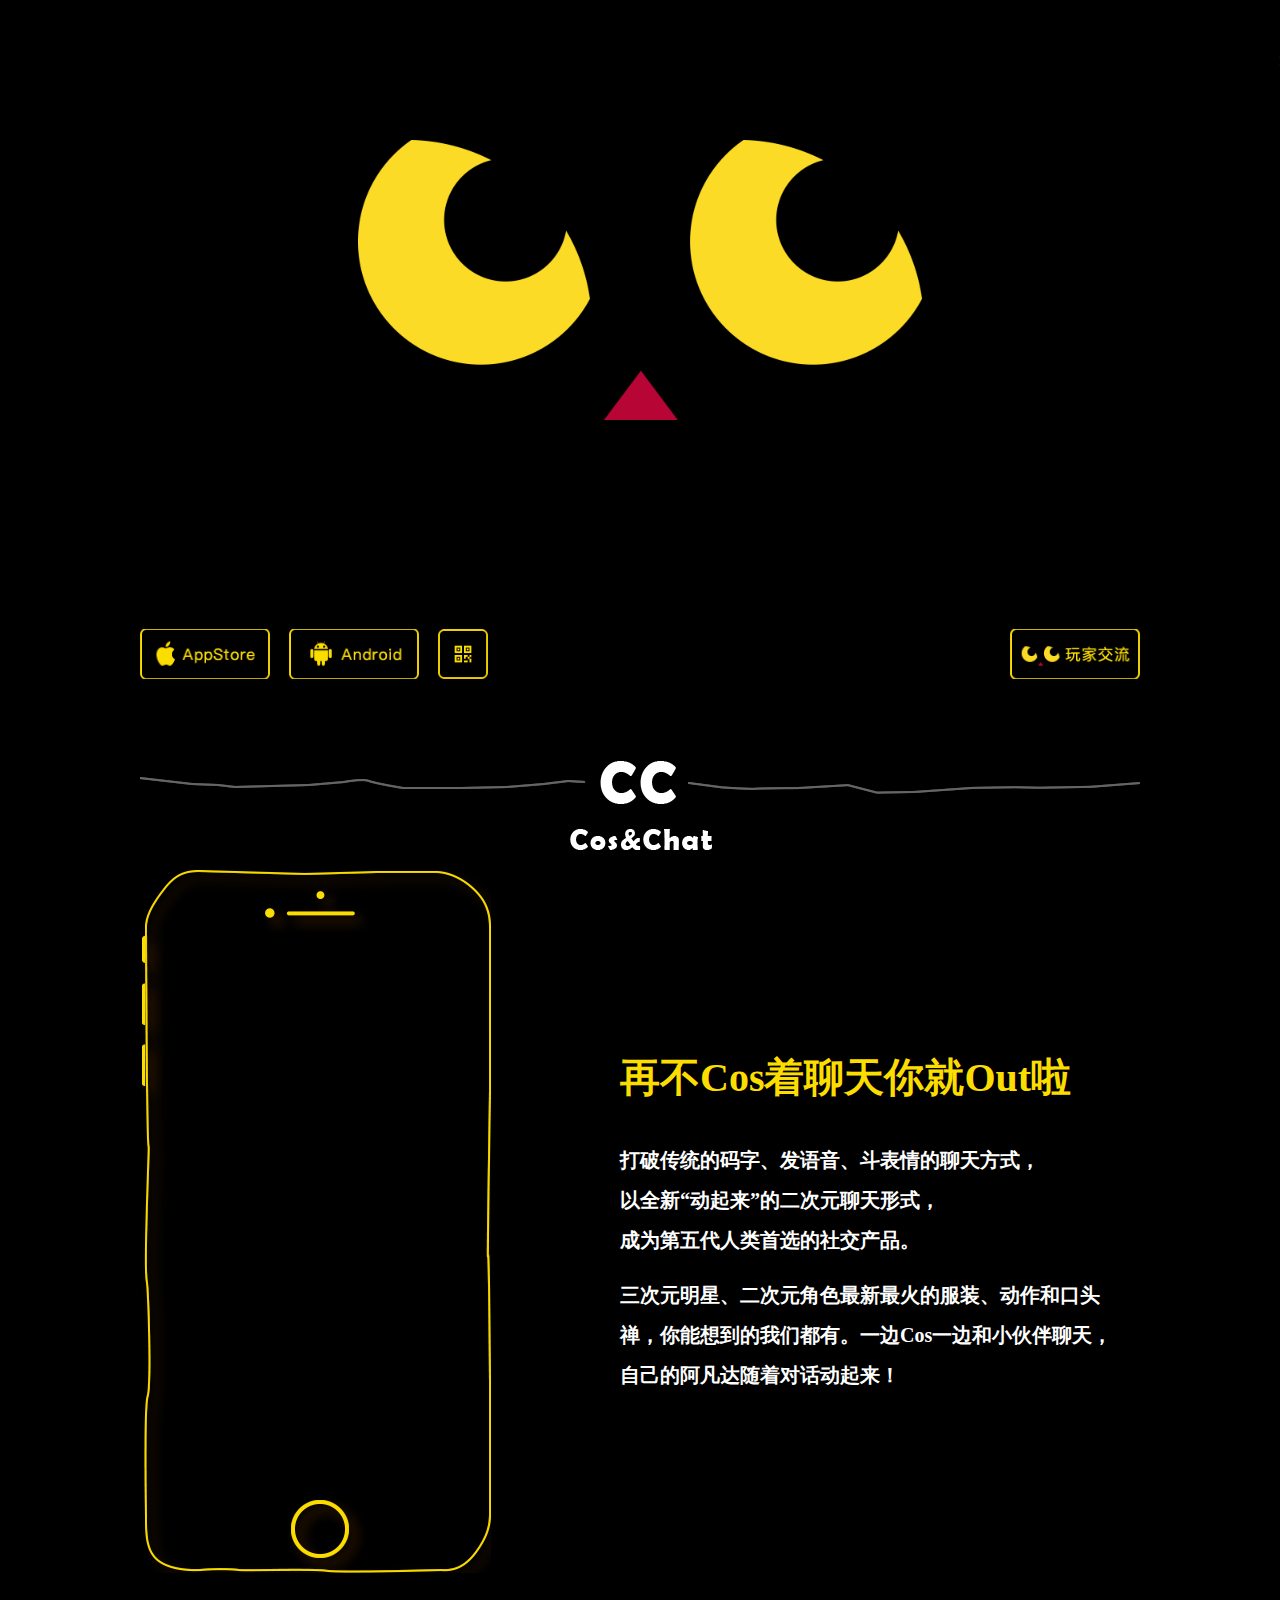
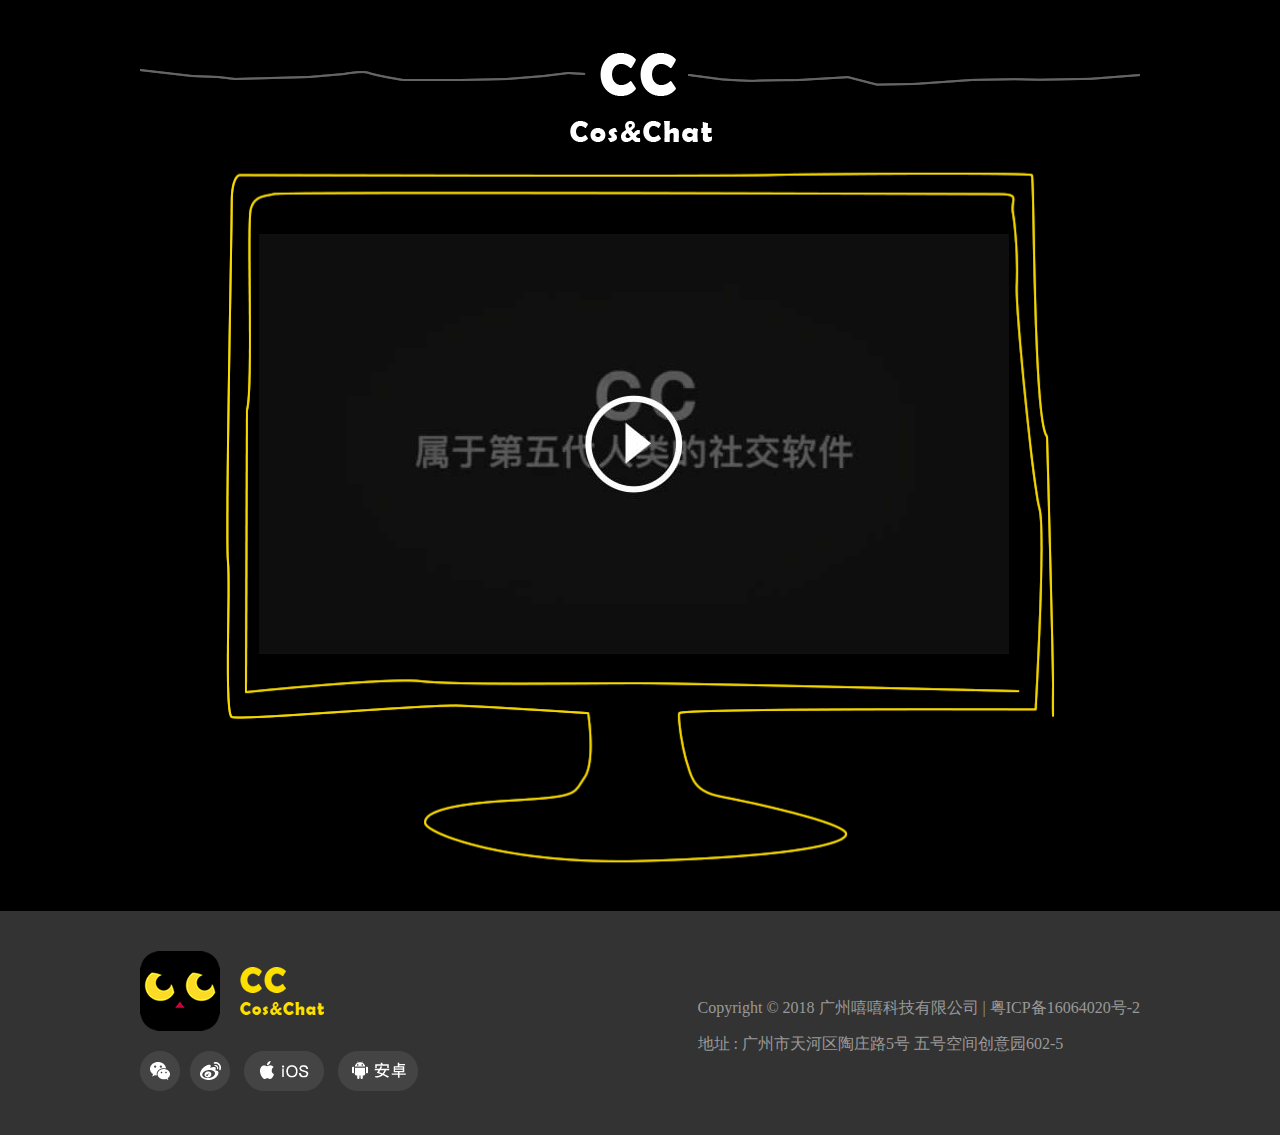
==== commit 4ca0dc74: "替换预览图" ====
--- a/index-m.html
+++ b/index-m.html
@@ -1 +1 @@
-<!DOCTYPE html><html lang="en"><head><meta charset="utf-8"><meta name="renderer" content="webkit|ie-comp|ie-stand"><meta http-equiv="Cache-Control" content="no-siteapp"><meta name="keywords" content="广州市,嘻嘻,科技,嘻嘻科技"><meta name="description" content="广州市嘻嘻科技有限公司官网"><meta name="viewport" content="width=device-width,initial-scale=1,user-scalable=no"><meta name="apple-mobile-web-app-capable" content="yes"><meta name="apple-mobile-web-app-status-bar-style" content="black"><meta http-equiv="X-UA-Compatible" content="IE=edge"><title>广州市嘻嘻科技有限公司</title><link rel="stylesheet" href="css/style-m.css?v=1"><script>/Android|webOS|iPhone|iPad|iPod|BlackBerry|IEMobile|Opera Mini/i.test(window.navigator.userAgent)||(window.location.href="index.html")</script></head><body><div class="g-doc"><div class="g-hd"><ul id="j-txtgroup" class="m-txtgroup"></ul><div class="g-sec g-sec-1"><div id="j-logo" class="m-logo"><div class="water"></div></div><div class="m-btngroup"><a target="_blank" href="//www.m1page.com/s/9wj86m" class="u-btn u-btn-team"></a> <img class="center" src="img/cos-chat.png" alt=""> <a target="_blank" href="//bbs.coschat.com/" class="u-btn u-btn-bbs"></a></div></div></div><div class="g-sec g-sec-2"><div class="m-phone"><video id="j-video1" data-autoplay="" loop src="img/video1.mp4" class="video-tvc" poster="" muted>抱歉，您的浏览器不支持内嵌视频</video><div id="j-poster1" class="poster"></div></div><div class="m-des"><h2>再不Cos着聊天你就Out啦</h2><div class="txt1"><h3>打破传统的码字、发语音、斗表情的聊天方式，<h3>以全新“动起来”的二次元聊天形式，</h3><h3>成为第五代人类首选的社交产品。</h3></h3></div><div class="txt2"><h3>三次元明星、二次元角色最新最火的服装、动作和口头禅，你能想到的我们都有。一边Cos一边和小伙伴聊天，自己的阿凡达随着对话动起来！</h3></div></div></div><img class="g-line-m" src="img/line-m.png" alt=""><div class="g-sec"><div class="m-screen"><video id="j-video2" data-autoplay="" loop src="img/video2.mp4" class="video-tvc" poster="">抱歉，您的浏览器不支持内嵌视频</video><div id="j-poster2" class="poster"></div></div></div><div class="g-sec g-ft"><img class="wechat-qrcode" src="img/wechat-qrcode-m.png" alt=""><div class="icons"><p class="follow">- 关注我们 -</p><div class="ovh"><a target="_blank" href="javascript:;" class="wechat"></a> <a target="_blank" href="//weibo.com/u/6461154466" class="weibo"></a></div><p class="long">长按二维码识别</p></div><img class="weibo-qrcode" src="img/weibo-qrcode.png" alt=""></div></div><div class="m-fixed"><div class="logo"></div><a href="//www.pgyer.com/coschat" class="download"></a></div><script src="js/jquery.min.js"></script><script>$(function(){var t=["别盯着我看","你往下滚动看看啊","干嘛还盯着我","不要再盯着我啦","你再盯信不信我叫给你看",""];for(var o,e,i,s="",u=0;u<t.length;u++)s+='<li style="top:'+(void 0,e=60-(o=10),i=Math.random(),o+Math.round(i*e))+'px">'+t[u]+"</li>";$("#j-txtgroup").html(s),function(){setTimeout(function(){$("#j-txtgroup").addClass("move")},5e3);var t=setTimeout(function(){$("#j-logo").attr("class","m-logo-toggle")},15e3),o=setTimeout(function(){$("#j-logo").attr("class","m-logo"),$("#j-txtgroup").removeClass("move"),clearTimeout(t),clearTimeout(o)},19e3)}(),setInterval(function(){!function(){setTimeout(function(){$("#j-txtgroup").addClass("move")},1e3);var t=setTimeout(function(){$("#j-logo").attr("class","m-logo-toggle")},11e3),o=setTimeout(function(){$("#j-logo").attr("class","m-logo"),$("#j-txtgroup").removeClass("move"),clearTimeout(t),clearTimeout(o)},15e3)}()},19e3);var n=$("#j-video2"),a=$("#j-poster2");a.click(function(){n[0].paused?(n[0].play(),$(this).hide()):n.pause()}),n.click(function(){this.paused?this.play():(this.pause(),a.show())});var l=$("#j-video1"),c=$("#j-poster1");c.click(function(){l[0].paused?(l[0].play(),$(this).hide()):l.pause()}),l.click(function(){this.paused?this.play():(this.pause(),c.show())}),$("#j-btndownload").mouseover(function(){$(".u-btn-ios, .u-btn-android").css("visibility","hidden")}).mouseout(function(){$(".u-btn-ios, .u-btn-android").css("visibility","visible")})})</script></body></html>+<!DOCTYPE html><html lang="en"><head><meta charset="utf-8"><meta name="renderer" content="webkit|ie-comp|ie-stand"><meta http-equiv="Cache-Control" content="no-siteapp"><meta name="keywords" content="广州市,嘻嘻,科技,嘻嘻科技"><meta name="description" content="广州市嘻嘻科技有限公司官网"><meta name="viewport" content="width=device-width,initial-scale=1,user-scalable=no"><meta name="apple-mobile-web-app-capable" content="yes"><meta name="apple-mobile-web-app-status-bar-style" content="black"><meta http-equiv="X-UA-Compatible" content="IE=edge"><title>广州市嘻嘻科技有限公司</title><link rel="stylesheet" href="css/style-m.css?v=1"><script>/Android|webOS|iPhone|iPad|iPod|BlackBerry|IEMobile|Opera Mini/i.test(window.navigator.userAgent)||(window.location.href="index.html")</script></head><body><div class="g-doc"><div class="g-hd"><ul id="j-txtgroup" class="m-txtgroup"></ul><div class="g-sec g-sec-1"><div id="j-logo" class="m-logo"><div class="water"></div></div><div class="m-btngroup"><a target="_blank" href="//www.m1page.com/s/vyn4mo" class="u-btn u-btn-team"></a> <img class="center" src="img/cos-chat.png" alt=""> <a target="_blank" href="//bbs.coschat.com/" class="u-btn u-btn-bbs"></a></div></div></div><div class="g-sec g-sec-2"><div class="m-phone"><video id="j-video1" data-autoplay="" loop src="img/video1.mp4" class="video-tvc" poster="" muted>抱歉，您的浏览器不支持内嵌视频</video><div id="j-poster1" class="poster"></div></div><div class="m-des"><h2>再不Cos着聊天你就Out啦</h2><div class="txt1"><h3>打破传统的码字、发语音、斗表情的聊天方式，<h3>以全新“动起来”的二次元聊天形式，</h3><h3>成为第五代人类首选的社交产品。</h3></h3></div><div class="txt2"><h3>三次元明星、二次元角色最新最火的服装、动作和口头禅，你能想到的我们都有。一边Cos一边和小伙伴聊天，自己的阿凡达随着对话动起来！</h3></div></div></div><img class="g-line-m" src="img/line-m.png" alt=""><div class="g-sec"><div class="m-screen"><video id="j-video2" data-autoplay="" loop src="img/video2.mp4" class="video-tvc" poster="">抱歉，您的浏览器不支持内嵌视频</video><div id="j-poster2" class="poster"></div></div></div><div class="g-sec g-ft"><img class="wechat-qrcode" src="img/wechat-qrcode-m.png" alt=""><div class="icons"><p class="follow">- 关注我们 -</p><div class="ovh"><a target="_blank" href="javascript:;" class="wechat"></a> <a target="_blank" href="//weibo.com/u/6461154466" class="weibo"></a></div><p class="long">长按二维码识别</p></div><img class="weibo-qrcode" src="img/weibo-qrcode.png" alt=""></div></div><div class="m-fixed"><div class="logo"></div><a href="//www.pgyer.com/coschat" class="download"></a></div><script src="js/jquery.min.js"></script><script>$(function(){var t=["别盯着我看","你往下滚动看看啊","干嘛还盯着我","不要再盯着我啦","你再盯信不信我叫给你看",""];for(var o,e,i,s="",u=0;u<t.length;u++)s+='<li style="top:'+(void 0,e=60-(o=10),i=Math.random(),o+Math.round(i*e))+'px">'+t[u]+"</li>";$("#j-txtgroup").html(s),function(){setTimeout(function(){$("#j-txtgroup").addClass("move")},5e3);var t=setTimeout(function(){$("#j-logo").attr("class","m-logo-toggle")},15e3),o=setTimeout(function(){$("#j-logo").attr("class","m-logo"),$("#j-txtgroup").removeClass("move"),clearTimeout(t),clearTimeout(o)},19e3)}(),setInterval(function(){!function(){setTimeout(function(){$("#j-txtgroup").addClass("move")},1e3);var t=setTimeout(function(){$("#j-logo").attr("class","m-logo-toggle")},11e3),o=setTimeout(function(){$("#j-logo").attr("class","m-logo"),$("#j-txtgroup").removeClass("move"),clearTimeout(t),clearTimeout(o)},15e3)}()},19e3);var n=$("#j-video2"),a=$("#j-poster2");a.click(function(){n[0].paused?(n[0].play(),$(this).hide()):n.pause()}),n.click(function(){this.paused?this.play():(this.pause(),a.show())});var l=$("#j-video1"),c=$("#j-poster1");c.click(function(){l[0].paused?(l[0].play(),$(this).hide()):l.pause()}),l.click(function(){this.paused?this.play():(this.pause(),c.show())}),$("#j-btndownload").mouseover(function(){$(".u-btn-ios, .u-btn-android").css("visibility","hidden")}).mouseout(function(){$(".u-btn-ios, .u-btn-android").css("visibility","visible")})})</script></body></html>--- a/css/style-m.css
+++ b/css/style-m.css
@@ -1 +1 @@
-@charset "UTF-8";*{margin:0;padding:0}a{text-decoration:none}li,ul{list-style:none}body,html{width:100%}body{margin:0 auto;background-color:#000;font-family:"Microsoft YaHei",微软雅黑,"Microsoft JhengHei",华文细黑,STHeiti,MingLiu;overflow-x:hidden}.g-hd{position:relative;overflow:hidden}.m-txtgroup{position:absolute;right:0}.m-txtgroup li{position:absolute;left:100%;width:400px;color:#fff;font-size:15px}.m-txtgroup li:nth-child(1){-webkit-animation-delay:0s;animation-delay:0s}.m-txtgroup li:nth-child(2){-webkit-animation-delay:2s;animation-delay:2s}.m-txtgroup li:nth-child(3){-webkit-animation-delay:4s;animation-delay:4s}.m-txtgroup li:nth-child(4){-webkit-animation-delay:6s;animation-delay:6s}.m-txtgroup li:nth-child(5){-webkit-animation-delay:8s;animation-delay:8s}.m-txtgroup li:nth-child(6){width:394px;height:29px;background:url(../img/txt1.png) no-repeat center;background-size:cover;-webkit-animation-delay:10s;animation-delay:10s}.m-txtgroup.move li{-webkit-animation-name:move;animation-name:move;-webkit-animation-duration:10s;animation-duration:10s;-webkit-animation-timing-function:linear;animation-timing-function:linear;-webkit-animation-iteration-count:1;animation-iteration-count:1}@-webkit-keyframes move{100%{-webkit-transform:translateX(-2000px);transform:translateX(-2000px)}}@keyframes move{100%{-webkit-transform:translateX(-2000px);transform:translateX(-2000px)}}.g-sec{margin:0 auto}.g-sec-1{padding-top:140px}.m-logo{width:299px;height:340px;margin:0 auto;background:url(../img/logo1-m.png) no-repeat top center;background-size:299px 149px}.m-logo-toggle{position:relative;width:299px;height:340px;margin:0 auto;background:url(../img/logo2-m.png) no-repeat top center;background-size:298px 150px}.m-logo-toggle .water{position:absolute;bottom:3px;left:50%;width:82px;height:190px;margin-left:-35px;background-image:url(../img/water1-m.png);background-repeat:no-repeat;background-size:163px 190px;-webkit-animation:skip 1s steps(2) infinite;animation:skip 1s steps(2) infinite}@-webkit-keyframes skip{0%{margin-left:-35px;background-position:0 0}100%{margin-left:-48px;background-position:-163px 0}}@keyframes skip{0%{margin-left:-35px;background-position:0 0}100%{margin-left:-48px;background-position:-163px 0}}.m-btngroup{display:-webkit-box;display:-webkit-flex;display:-moz-box;display:-ms-flexbox;display:flex;margin-top:-10px;-webkit-box-pack:justify;-webkit-justify-content:space-between;-moz-box-pack:justify;-ms-flex-pack:justify;justify-content:space-between}.m-btngroup .u-btn{display:inline-block;width:120px;height:35px}.m-btngroup .center{width:71px;height:45px;margin-top:10px}.m-btngroup .u-btn-team{background:url(../img/btn-team-m.png) no-repeat center;background-size:cover}.m-btngroup .u-btn-bbs{background:url(../img/btn-bbs-m.png) no-repeat center;background-size:cover}.g-line{width:1000px;height:89px;margin:80px auto 20px;background:url(../img/line-m.png) no-repeat center;background-size:cover}.g-line-m{width:100%;max-width:750px;max-height:45px}.g-sec-2{overflow:hidden}.m-phone{position:relative;width:240px;height:482px;margin:50px auto 35px;background:url(../img/phone-bg.png) no-repeat center;background-size:cover}.m-phone .poster,.m-phone video{position:absolute;top:45px;left:14px;width:215px;height:380px}.m-phone .poster{background:url(../img/video2-bg.png) no-repeat center;background-size:cover;z-index:9999}.m-des{padding:0 10px 65px;text-align:center}.m-des h2{color:#fcdd00;font-size:20px}.m-des h3{color:#fff;font-size:10px;line-height:20px}.m-des .txt1{margin-top:17px;margin-bottom:8px}.m-screen{position:relative;width:340px;height:283px;margin:50px auto 55px;background:url(../img/screen-bg.png) no-repeat center;background-size:cover}.m-screen .poster,.m-screen video{position:absolute;top:27px;left:14px;width:307px;height:167px}.m-screen .poster{background:url(../img/video2-bg.png) no-repeat center;background-size:cover;z-index:9999}.g-ft{display:-webkit-box;display:-webkit-flex;display:-moz-box;display:-ms-flexbox;display:flex;-webkit-box-pack:justify;-webkit-justify-content:space-between;-moz-box-pack:justify;-ms-flex-pack:justify;justify-content:space-between;background-color:#333;padding:12px;margin-bottom:60px;border-bottom:1px solid #444;overflow:hidden}.g-ft .wechat-qrcode,.g-ft .weibo-qrcode{width:100px;height:100px}.g-ft .icons{text-align:center;overflow:hidden}.g-ft .icons .ovh{overflow:hidden}.g-ft .icons .follow{color:#999;font-size:13px}.g-ft .icons .long{color:#fff;font:13px}.g-ft .icons .wechat,.g-ft .icons .weibo{display:inline-block;margin-top:18px;margin-bottom:16px;width:30px;height:30px}.g-ft .icons .wechat{float:left;position:relative;background:url([data-uri]) no-repeat center;background-size:cover}.g-ft .icons .wechat:hover img{width:120px;height:120px}.g-ft .icons .wechat img{position:absolute;bottom:0;left:-130px;width:0;height:0}.g-ft .icons .weibo{float:right;background:url([data-uri]) no-repeat center;background-size:cover}.m-fixed{position:fixed;width:100%;left:0;bottom:0;padding:10px 0;background-color:#333;z-index:10001}.m-fixed .logo{float:left;width:92px;height:40px;margin-left:17px;background:url(../img/logo.png) no-repeat center;background-size:cover}.m-fixed .download{float:right;width:110px;height:40px;margin-right:17px;background:url(../img/btn-download.png) no-repeat center;background-size:cover}+@charset "UTF-8";*{margin:0;padding:0}a{text-decoration:none}li,ul{list-style:none}body,html{width:100%}body{margin:0 auto;background-color:#000;font-family:"Microsoft YaHei",微软雅黑,"Microsoft JhengHei",华文细黑,STHeiti,MingLiu;overflow-x:hidden}.g-hd{position:relative;overflow:hidden}.m-txtgroup{position:absolute;right:0}.m-txtgroup li{position:absolute;left:100%;width:400px;color:#fff;font-size:15px}.m-txtgroup li:nth-child(1){-webkit-animation-delay:0s;animation-delay:0s}.m-txtgroup li:nth-child(2){-webkit-animation-delay:2s;animation-delay:2s}.m-txtgroup li:nth-child(3){-webkit-animation-delay:4s;animation-delay:4s}.m-txtgroup li:nth-child(4){-webkit-animation-delay:6s;animation-delay:6s}.m-txtgroup li:nth-child(5){-webkit-animation-delay:8s;animation-delay:8s}.m-txtgroup li:nth-child(6){width:394px;height:29px;background:url(../img/txt1.png) no-repeat center;background-size:cover;-webkit-animation-delay:10s;animation-delay:10s}.m-txtgroup.move li{-webkit-animation-name:move;animation-name:move;-webkit-animation-duration:10s;animation-duration:10s;-webkit-animation-timing-function:linear;animation-timing-function:linear;-webkit-animation-iteration-count:1;animation-iteration-count:1}@-webkit-keyframes move{100%{-webkit-transform:translateX(-2000px);transform:translateX(-2000px)}}@keyframes move{100%{-webkit-transform:translateX(-2000px);transform:translateX(-2000px)}}.g-sec{margin:0 auto}.g-sec-1{padding-top:140px}.m-logo{width:299px;height:340px;margin:0 auto;background:url(../img/logo1-m.png) no-repeat top center;background-size:299px 149px}.m-logo-toggle{position:relative;width:299px;height:340px;margin:0 auto;background:url(../img/logo2-m.png) no-repeat top center;background-size:298px 150px}.m-logo-toggle .water{position:absolute;bottom:3px;left:50%;width:82px;height:190px;margin-left:-35px;background-image:url(../img/water1-m.png);background-repeat:no-repeat;background-size:163px 190px;-webkit-animation:skip 1s steps(2) infinite;animation:skip 1s steps(2) infinite}@-webkit-keyframes skip{0%{margin-left:-35px;background-position:0 0}100%{margin-left:-48px;background-position:-163px 0}}@keyframes skip{0%{margin-left:-35px;background-position:0 0}100%{margin-left:-48px;background-position:-163px 0}}.m-btngroup{display:-webkit-box;display:-webkit-flex;display:-moz-box;display:-ms-flexbox;display:flex;margin-top:-10px;-webkit-box-pack:justify;-webkit-justify-content:space-between;-moz-box-pack:justify;-ms-flex-pack:justify;justify-content:space-between}.m-btngroup .u-btn{display:inline-block;width:120px;height:35px}.m-btngroup .center{width:71px;height:45px;margin-top:10px}.m-btngroup .u-btn-team{background:url(../img/btn-team-m.png) no-repeat center;background-size:cover}.m-btngroup .u-btn-bbs{background:url(../img/btn-bbs-m.png) no-repeat center;background-size:cover}.g-line{width:1000px;height:89px;margin:80px auto 20px;background:url(../img/line-m.png) no-repeat center;background-size:cover}.g-line-m{width:100%;max-width:750px;max-height:45px}.g-sec-2{overflow:hidden}.m-phone{position:relative;width:240px;height:482px;margin:50px auto 35px;background:url(../img/phone-bg.png) no-repeat center;background-size:cover}.m-phone .poster,.m-phone video{position:absolute;top:45px;left:14px;width:215px;height:380px}.m-phone .poster{background:url(../img/video1-bg.jpg) no-repeat center;background-size:cover;z-index:9999}.m-des{padding:0 10px 65px;text-align:center}.m-des h2{color:#fcdd00;font-size:20px}.m-des h3{color:#fff;font-size:10px;line-height:20px}.m-des .txt1{margin-top:17px;margin-bottom:8px}.m-screen{position:relative;width:340px;height:283px;margin:50px auto 55px;background:url(../img/screen-bg.png) no-repeat center;background-size:cover}.m-screen .poster,.m-screen video{position:absolute;top:27px;left:14px;width:307px;height:167px}.m-screen .poster{background:url(../img/video2-bg.jpg) no-repeat center;background-size:cover;z-index:9999}.g-ft{display:-webkit-box;display:-webkit-flex;display:-moz-box;display:-ms-flexbox;display:flex;-webkit-box-pack:justify;-webkit-justify-content:space-between;-moz-box-pack:justify;-ms-flex-pack:justify;justify-content:space-between;background-color:#333;padding:12px;margin-bottom:60px;border-bottom:1px solid #444;overflow:hidden}.g-ft .wechat-qrcode,.g-ft .weibo-qrcode{width:100px;height:100px}.g-ft .icons{text-align:center;overflow:hidden}.g-ft .icons .ovh{overflow:hidden}.g-ft .icons .follow{color:#999;font-size:13px}.g-ft .icons .long{color:#fff;font:13px}.g-ft .icons .wechat,.g-ft .icons .weibo{display:inline-block;margin-top:18px;margin-bottom:16px;width:30px;height:30px}.g-ft .icons .wechat{float:left;position:relative;background:url([data-uri]) no-repeat center;background-size:cover}.g-ft .icons .wechat:hover img{width:120px;height:120px}.g-ft .icons .wechat img{position:absolute;bottom:0;left:-130px;width:0;height:0}.g-ft .icons .weibo{float:right;background:url([data-uri]) no-repeat center;background-size:cover}.m-fixed{position:fixed;width:100%;left:0;bottom:0;padding:10px 0;background-color:#333;z-index:10001}.m-fixed .logo{float:left;width:92px;height:40px;margin-left:17px;background:url(../img/logo.png) no-repeat center;background-size:cover}.m-fixed .download{float:right;width:110px;height:40px;margin-right:17px;background:url(../img/btn-download.png) no-repeat center;background-size:cover}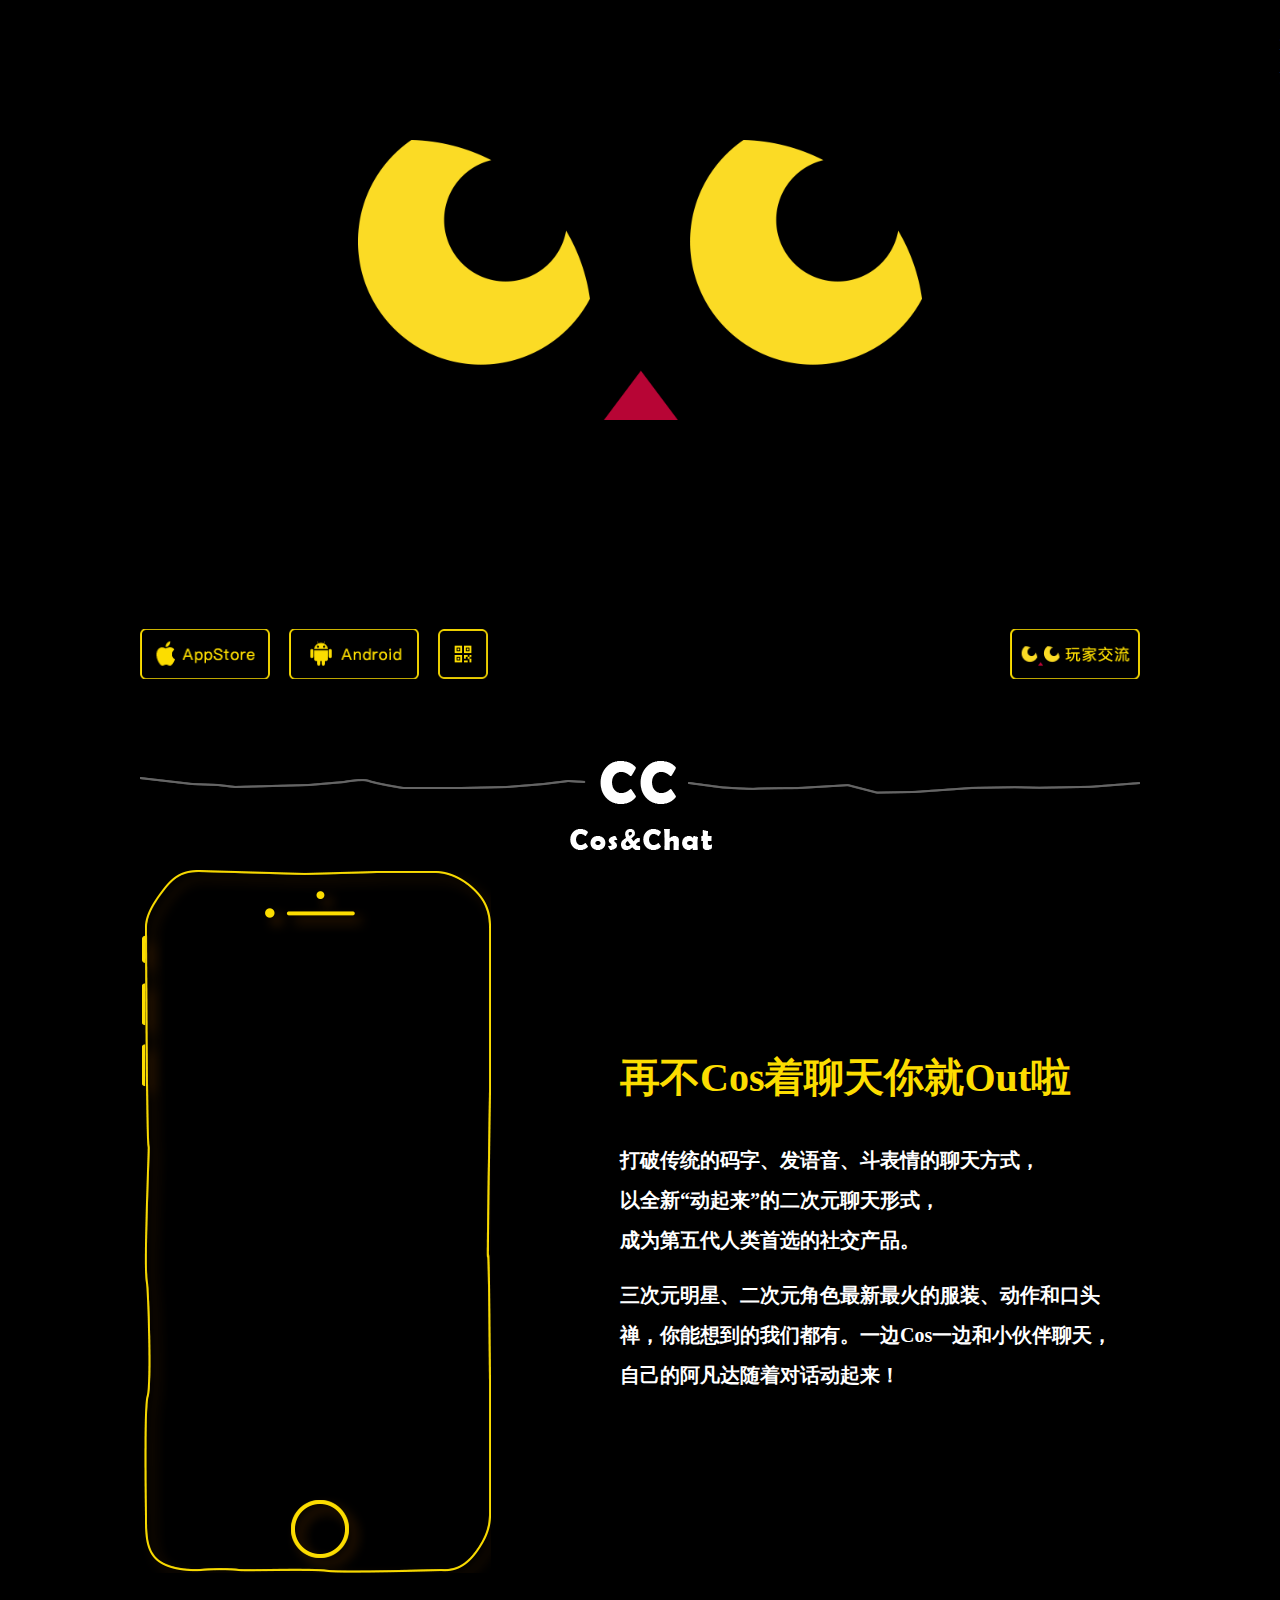
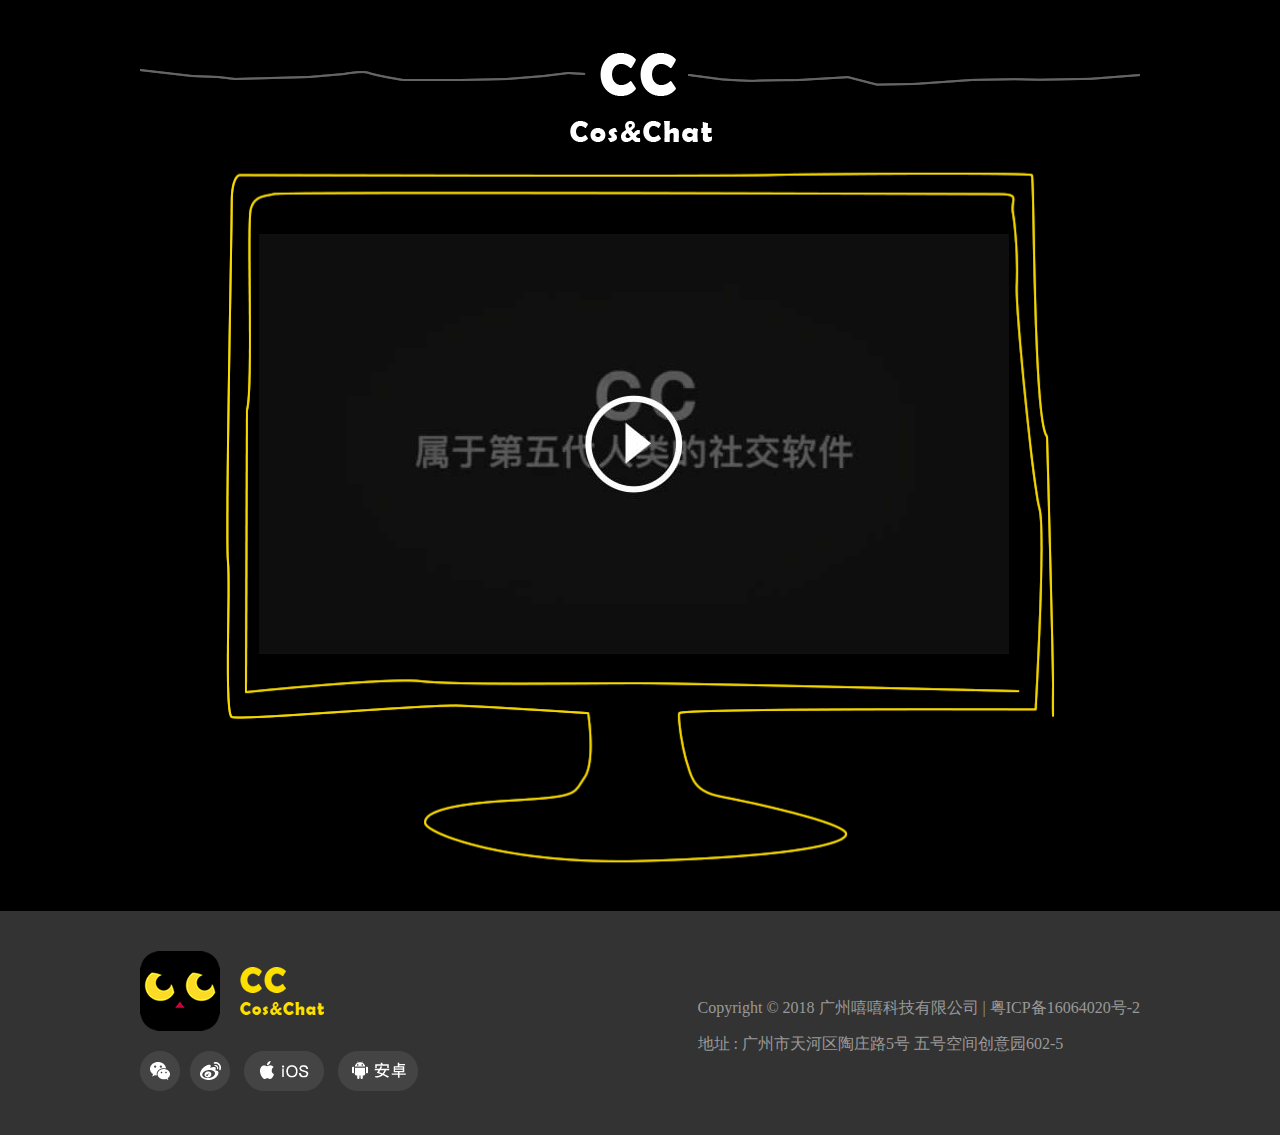
==== commit 3ef09cee: "改title" ====
--- a/index-m.html
+++ b/index-m.html
@@ -1 +1 @@
-<!DOCTYPE html><html lang="en"><head><meta charset="utf-8"><meta name="renderer" content="webkit|ie-comp|ie-stand"><meta http-equiv="Cache-Control" content="no-siteapp"><meta name="keywords" content="广州市,嘻嘻,科技,嘻嘻科技"><meta name="description" content="广州市嘻嘻科技有限公司官网"><meta name="viewport" content="width=device-width,initial-scale=1,user-scalable=no"><meta name="apple-mobile-web-app-capable" content="yes"><meta name="apple-mobile-web-app-status-bar-style" content="black"><meta http-equiv="X-UA-Compatible" content="IE=edge"><title>广州市嘻嘻科技有限公司</title><link rel="stylesheet" href="css/style-m.css?v=1"><script>/Android|webOS|iPhone|iPad|iPod|BlackBerry|IEMobile|Opera Mini/i.test(window.navigator.userAgent)||(window.location.href="index.html")</script></head><body><div class="g-doc"><div class="g-hd"><ul id="j-txtgroup" class="m-txtgroup"></ul><div class="g-sec g-sec-1"><div id="j-logo" class="m-logo"><div class="water"></div></div><div class="m-btngroup"><a target="_blank" href="//www.m1page.com/s/vyn4mo" class="u-btn u-btn-team"></a> <img class="center" src="img/cos-chat.png" alt=""> <a target="_blank" href="//bbs.coschat.com/" class="u-btn u-btn-bbs"></a></div></div></div><div class="g-sec g-sec-2"><div class="m-phone"><video id="j-video1" data-autoplay="" loop src="img/video1.mp4" class="video-tvc" poster="" muted>抱歉，您的浏览器不支持内嵌视频</video><div id="j-poster1" class="poster"></div></div><div class="m-des"><h2>再不Cos着聊天你就Out啦</h2><div class="txt1"><h3>打破传统的码字、发语音、斗表情的聊天方式，<h3>以全新“动起来”的二次元聊天形式，</h3><h3>成为第五代人类首选的社交产品。</h3></h3></div><div class="txt2"><h3>三次元明星、二次元角色最新最火的服装、动作和口头禅，你能想到的我们都有。一边Cos一边和小伙伴聊天，自己的阿凡达随着对话动起来！</h3></div></div></div><img class="g-line-m" src="img/line-m.png" alt=""><div class="g-sec"><div class="m-screen"><video id="j-video2" data-autoplay="" loop src="img/video2.mp4" class="video-tvc" poster="">抱歉，您的浏览器不支持内嵌视频</video><div id="j-poster2" class="poster"></div></div></div><div class="g-sec g-ft"><img class="wechat-qrcode" src="img/wechat-qrcode-m.png" alt=""><div class="icons"><p class="follow">- 关注我们 -</p><div class="ovh"><a target="_blank" href="javascript:;" class="wechat"></a> <a target="_blank" href="//weibo.com/u/6461154466" class="weibo"></a></div><p class="long">长按二维码识别</p></div><img class="weibo-qrcode" src="img/weibo-qrcode.png" alt=""></div></div><div class="m-fixed"><div class="logo"></div><a href="//www.pgyer.com/coschat" class="download"></a></div><script src="js/jquery.min.js"></script><script>$(function(){var t=["别盯着我看","你往下滚动看看啊","干嘛还盯着我","不要再盯着我啦","你再盯信不信我叫给你看",""];for(var o,e,i,s="",u=0;u<t.length;u++)s+='<li style="top:'+(void 0,e=60-(o=10),i=Math.random(),o+Math.round(i*e))+'px">'+t[u]+"</li>";$("#j-txtgroup").html(s),function(){setTimeout(function(){$("#j-txtgroup").addClass("move")},5e3);var t=setTimeout(function(){$("#j-logo").attr("class","m-logo-toggle")},15e3),o=setTimeout(function(){$("#j-logo").attr("class","m-logo"),$("#j-txtgroup").removeClass("move"),clearTimeout(t),clearTimeout(o)},19e3)}(),setInterval(function(){!function(){setTimeout(function(){$("#j-txtgroup").addClass("move")},1e3);var t=setTimeout(function(){$("#j-logo").attr("class","m-logo-toggle")},11e3),o=setTimeout(function(){$("#j-logo").attr("class","m-logo"),$("#j-txtgroup").removeClass("move"),clearTimeout(t),clearTimeout(o)},15e3)}()},19e3);var n=$("#j-video2"),a=$("#j-poster2");a.click(function(){n[0].paused?(n[0].play(),$(this).hide()):n.pause()}),n.click(function(){this.paused?this.play():(this.pause(),a.show())});var l=$("#j-video1"),c=$("#j-poster1");c.click(function(){l[0].paused?(l[0].play(),$(this).hide()):l.pause()}),l.click(function(){this.paused?this.play():(this.pause(),c.show())}),$("#j-btndownload").mouseover(function(){$(".u-btn-ios, .u-btn-android").css("visibility","hidden")}).mouseout(function(){$(".u-btn-ios, .u-btn-android").css("visibility","visible")})})</script></body></html>+<!DOCTYPE html><html lang="en"><head><meta charset="utf-8"><meta name="renderer" content="webkit|ie-comp|ie-stand"><meta http-equiv="Cache-Control" content="no-siteapp"><meta name="keywords" content="广州市,嘻嘻,科技,嘻嘻科技"><meta name="description" content="广州市嘻嘻科技有限公司官网"><meta name="viewport" content="width=device-width,initial-scale=1,user-scalable=no"><meta name="apple-mobile-web-app-capable" content="yes"><meta name="apple-mobile-web-app-status-bar-style" content="black"><meta http-equiv="X-UA-Compatible" content="IE=edge"><title>CC - Cos&Chat</title><link rel="stylesheet" href="css/style-m.css?v=1"><script>/Android|webOS|iPhone|iPad|iPod|BlackBerry|IEMobile|Opera Mini/i.test(window.navigator.userAgent)||(window.location.href="index.html")</script></head><body><div class="g-doc"><div class="g-hd"><ul id="j-txtgroup" class="m-txtgroup"></ul><div class="g-sec g-sec-1"><div id="j-logo" class="m-logo"><div class="water"></div></div><div class="m-btngroup"><a target="_blank" href="//www.m1page.com/s/vyn4mo" class="u-btn u-btn-team"></a> <img class="center" src="img/cos-chat.png" alt=""> <a target="_blank" href="//bbs.coschat.com/" class="u-btn u-btn-bbs"></a></div></div></div><div class="g-sec g-sec-2"><div class="m-phone"><video id="j-video1" data-autoplay="" loop src="img/video1.mp4" class="video-tvc" poster="" muted>抱歉，您的浏览器不支持内嵌视频</video><div id="j-poster1" class="poster"></div></div><div class="m-des"><h2>再不Cos着聊天你就Out啦</h2><div class="txt1"><h3>打破传统的码字、发语音、斗表情的聊天方式，<h3>以全新“动起来”的二次元聊天形式，</h3><h3>成为第五代人类首选的社交产品。</h3></h3></div><div class="txt2"><h3>三次元明星、二次元角色最新最火的服装、动作和口头禅，你能想到的我们都有。一边Cos一边和小伙伴聊天，自己的阿凡达随着对话动起来！</h3></div></div></div><img class="g-line-m" src="img/line-m.png" alt=""><div class="g-sec"><div class="m-screen"><video id="j-video2" data-autoplay="" loop src="img/video2.mp4" class="video-tvc" poster="">抱歉，您的浏览器不支持内嵌视频</video><div id="j-poster2" class="poster"></div></div></div><div class="g-sec g-ft"><img class="wechat-qrcode" src="img/wechat-qrcode-m.png" alt=""><div class="icons"><p class="follow">- 关注我们 -</p><div class="ovh"><a target="_blank" href="javascript:;" class="wechat"></a> <a target="_blank" href="//weibo.com/u/6461154466" class="weibo"></a></div><p class="long">长按二维码识别</p></div><img class="weibo-qrcode" src="img/weibo-qrcode.png" alt=""></div></div><div class="m-fixed"><div class="logo"></div><a href="//www.pgyer.com/coschat" class="download"></a></div><script src="js/jquery.min.js"></script><script>$(function(){var t=["别盯着我看","你往下滚动看看啊","干嘛还盯着我","不要再盯着我啦","你再盯信不信我叫给你看",""];for(var o,e,i,s="",u=0;u<t.length;u++)s+='<li style="top:'+(void 0,e=60-(o=10),i=Math.random(),o+Math.round(i*e))+'px">'+t[u]+"</li>";$("#j-txtgroup").html(s),function(){setTimeout(function(){$("#j-txtgroup").addClass("move")},5e3);var t=setTimeout(function(){$("#j-logo").attr("class","m-logo-toggle")},15e3),o=setTimeout(function(){$("#j-logo").attr("class","m-logo"),$("#j-txtgroup").removeClass("move"),clearTimeout(t),clearTimeout(o)},19e3)}(),setInterval(function(){!function(){setTimeout(function(){$("#j-txtgroup").addClass("move")},1e3);var t=setTimeout(function(){$("#j-logo").attr("class","m-logo-toggle")},11e3),o=setTimeout(function(){$("#j-logo").attr("class","m-logo"),$("#j-txtgroup").removeClass("move"),clearTimeout(t),clearTimeout(o)},15e3)}()},19e3);var n=$("#j-video2"),a=$("#j-poster2");a.click(function(){n[0].paused?(n[0].play(),$(this).hide()):n.pause()}),n.click(function(){this.paused?this.play():(this.pause(),a.show())});var l=$("#j-video1"),c=$("#j-poster1");c.click(function(){l[0].paused?(l[0].play(),$(this).hide()):l.pause()}),l.click(function(){this.paused?this.play():(this.pause(),c.show())}),$("#j-btndownload").mouseover(function(){$(".u-btn-ios, .u-btn-android").css("visibility","hidden")}).mouseout(function(){$(".u-btn-ios, .u-btn-android").css("visibility","visible")})})</script></body></html>